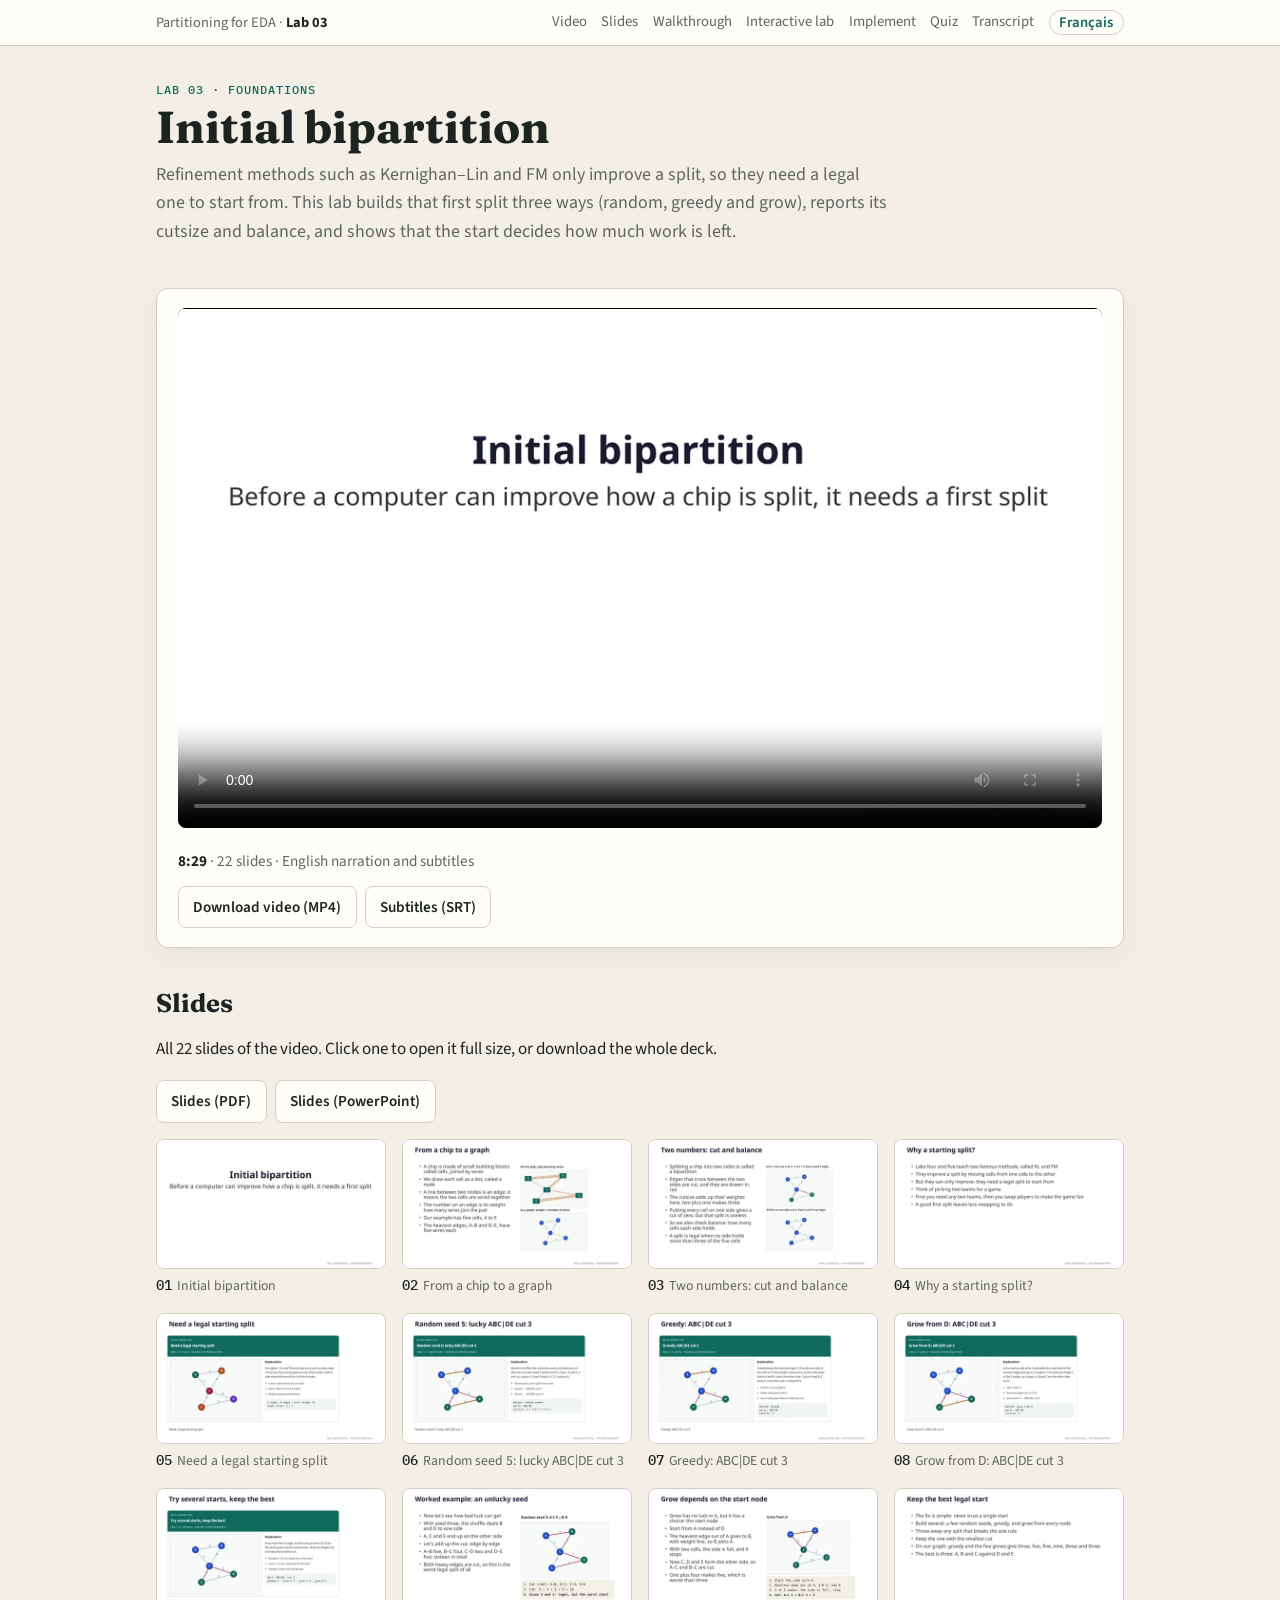
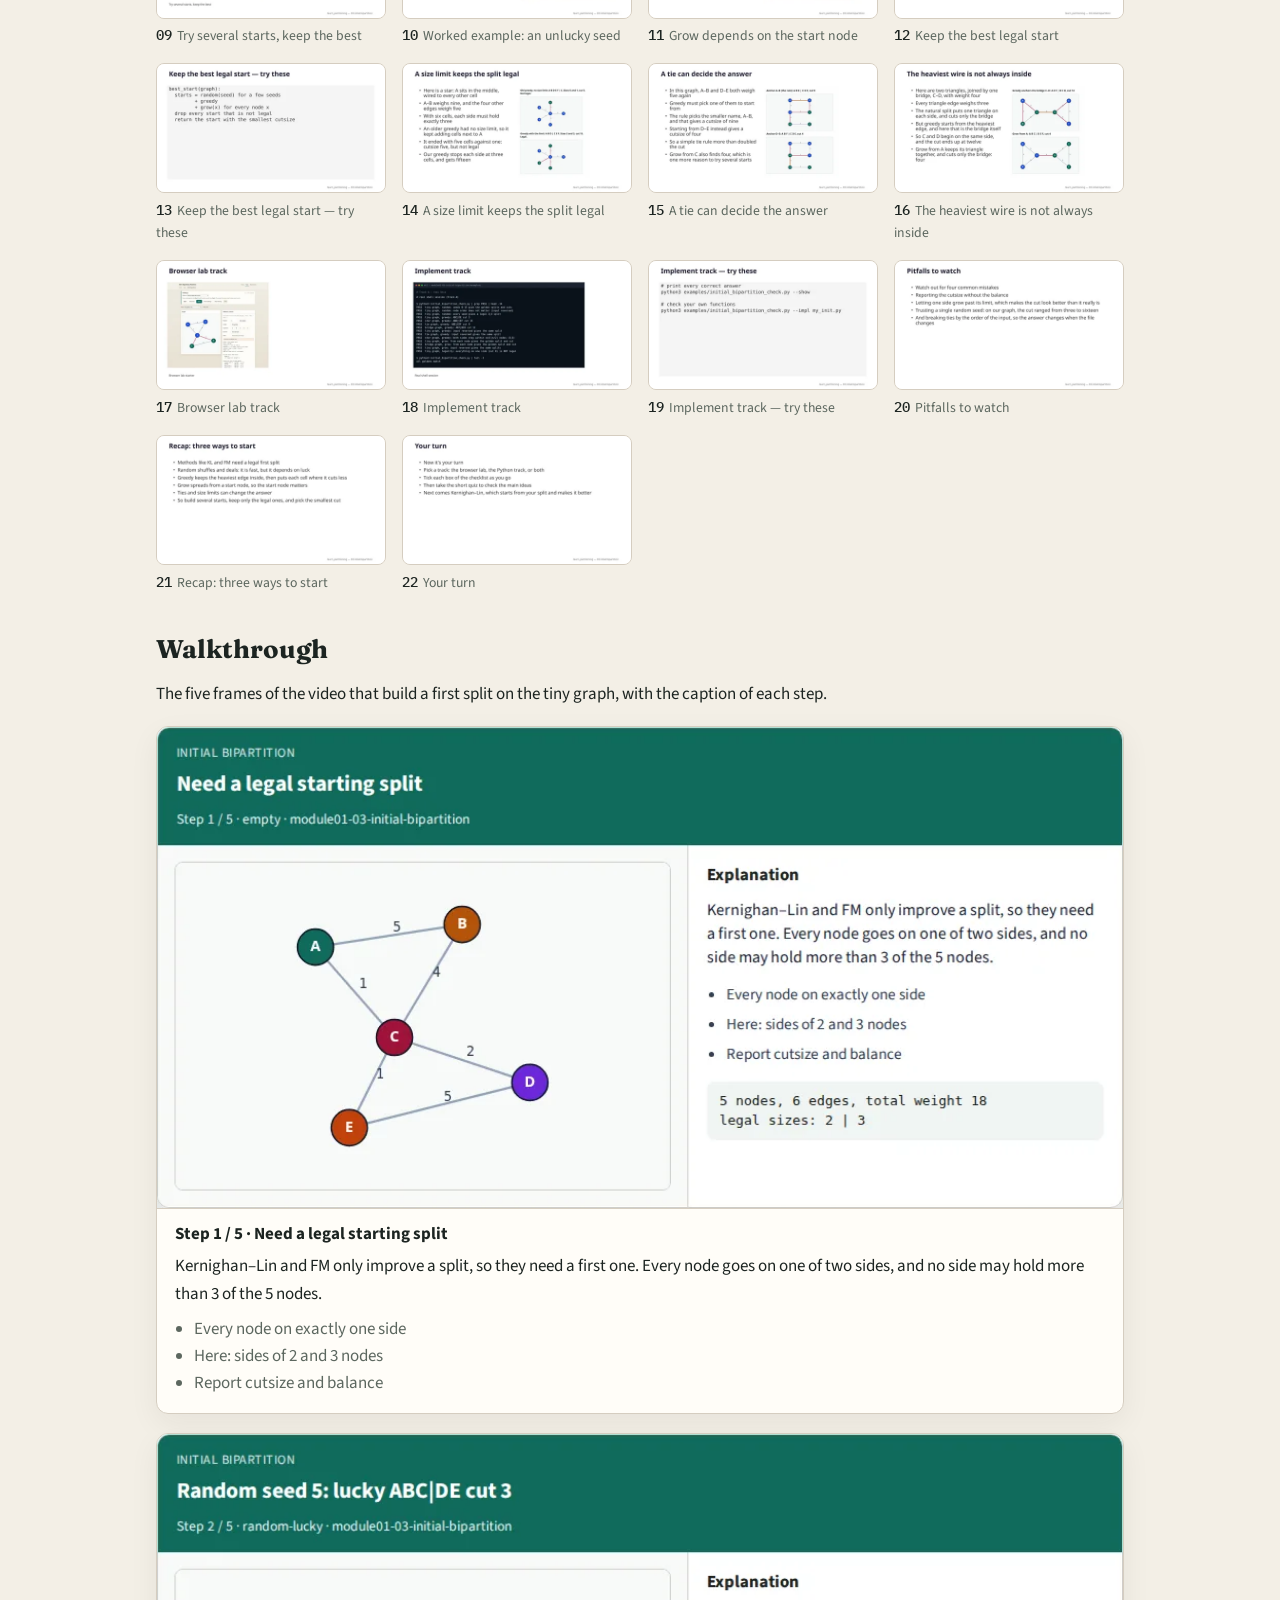
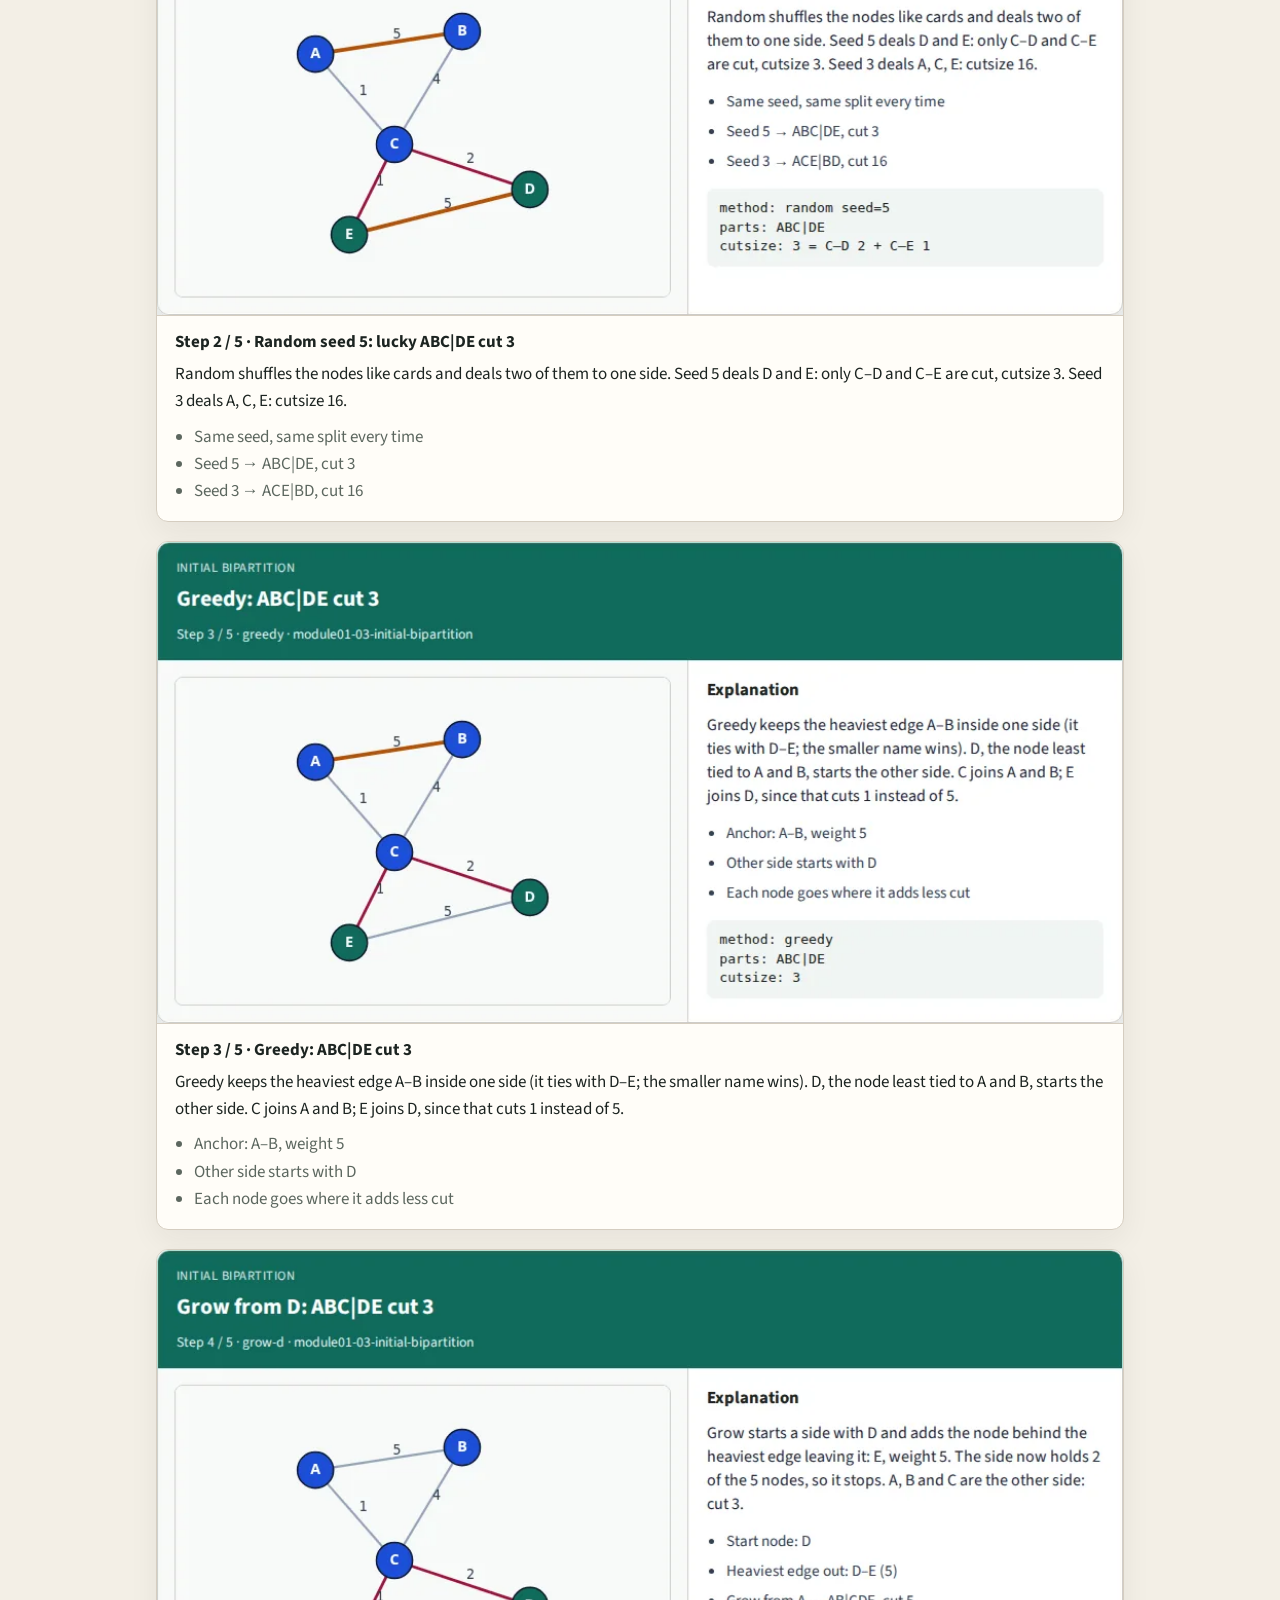
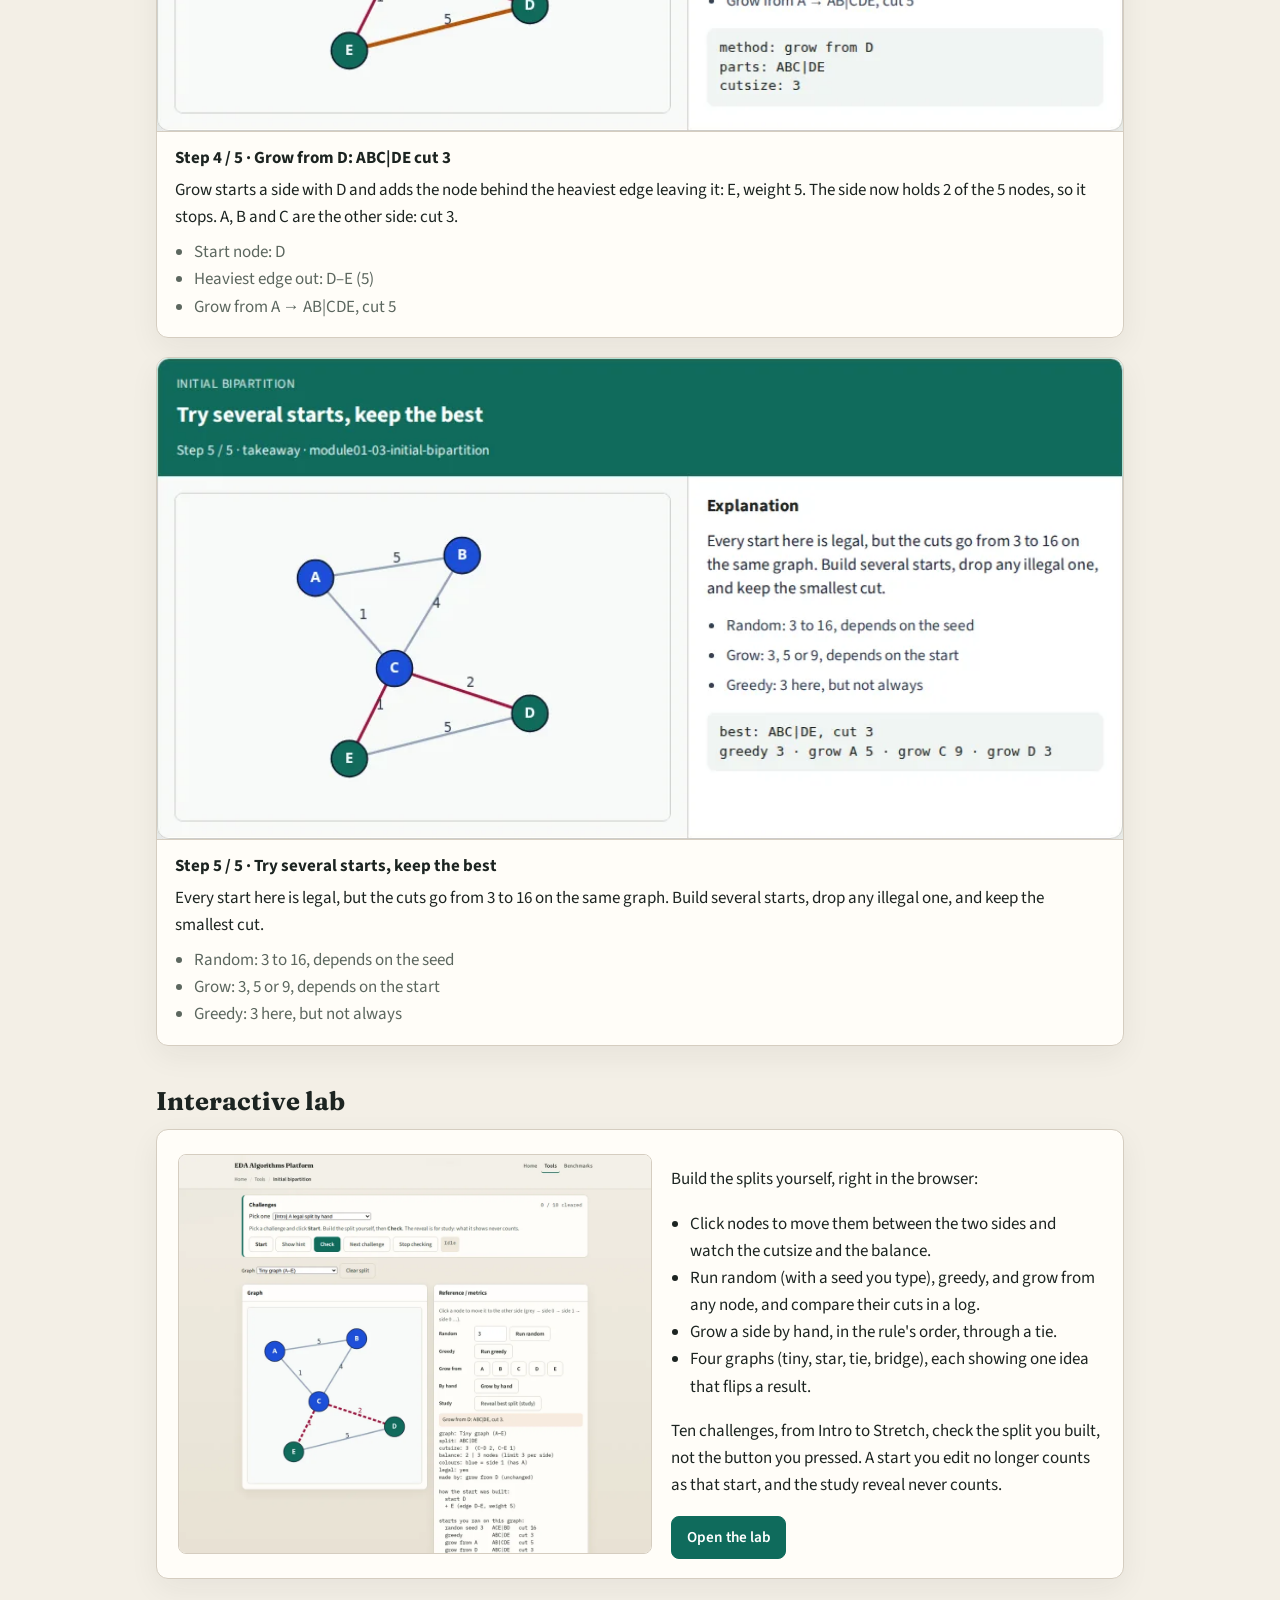
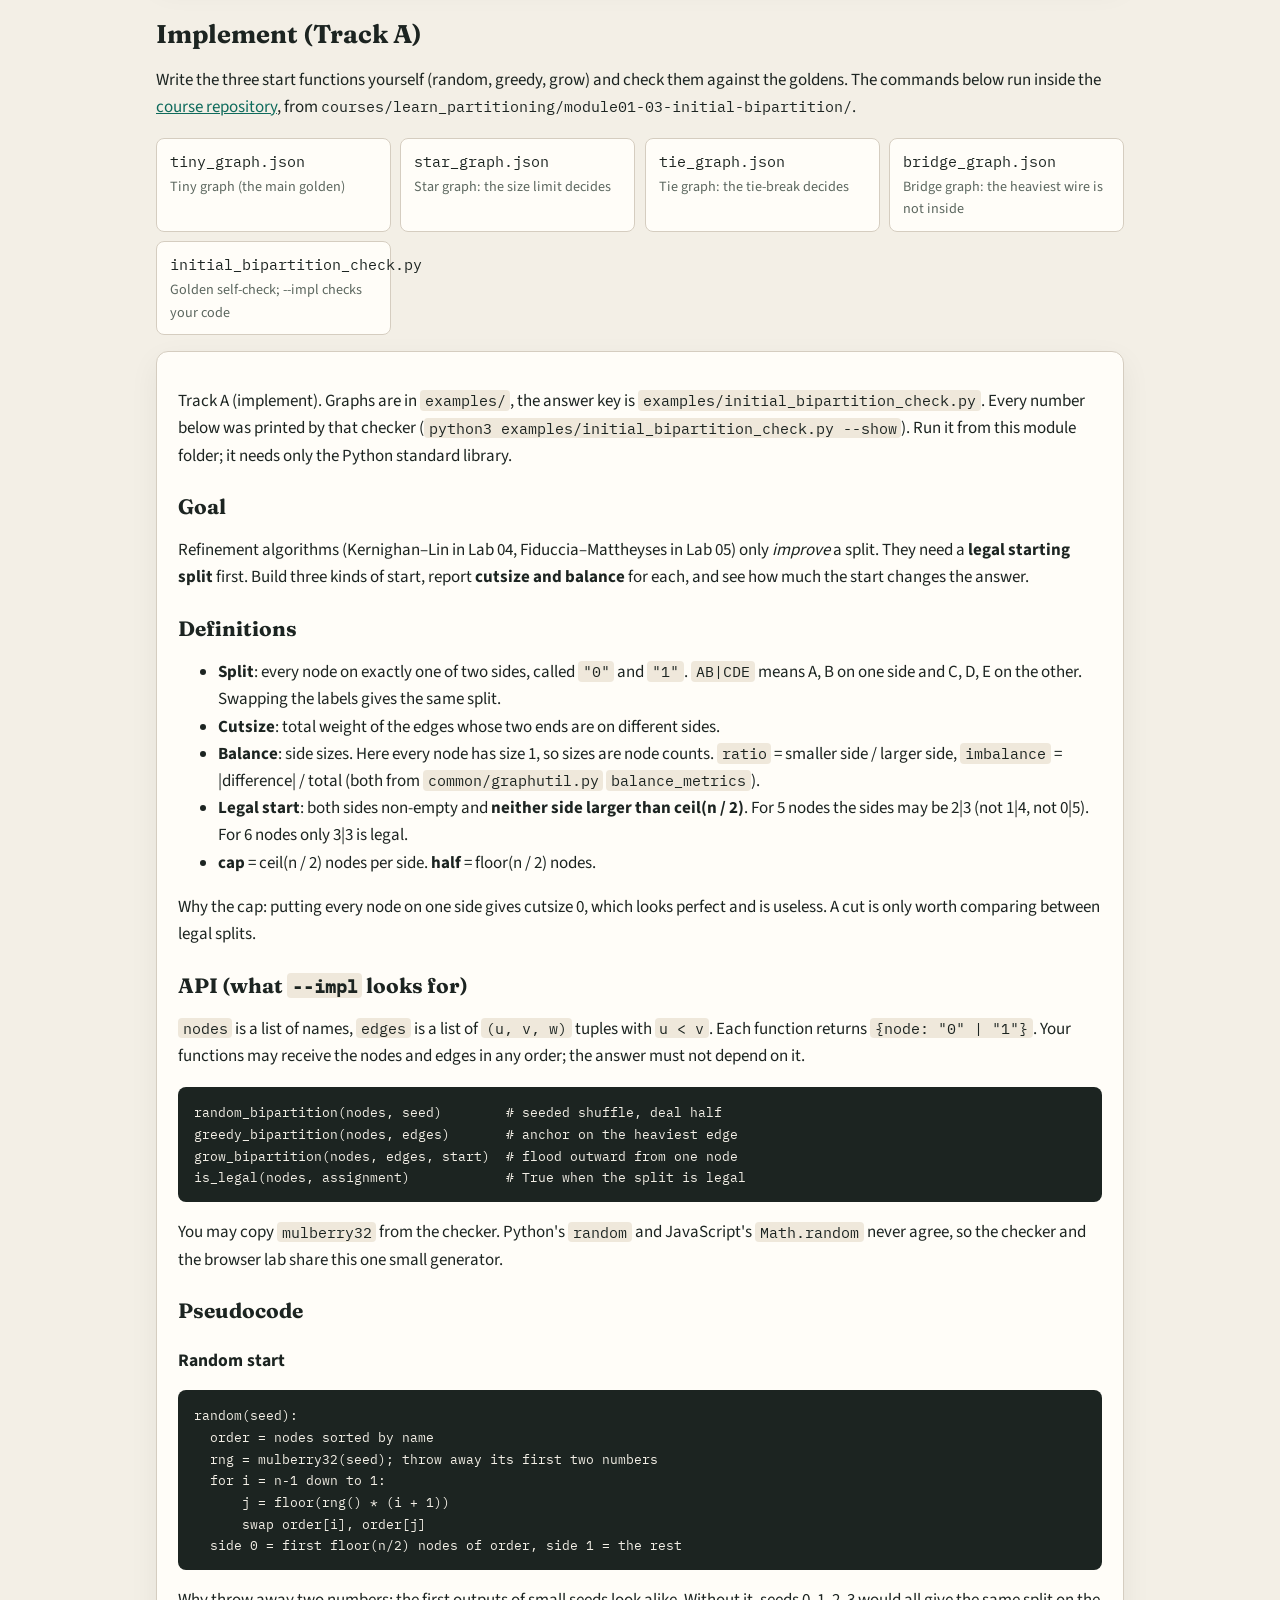
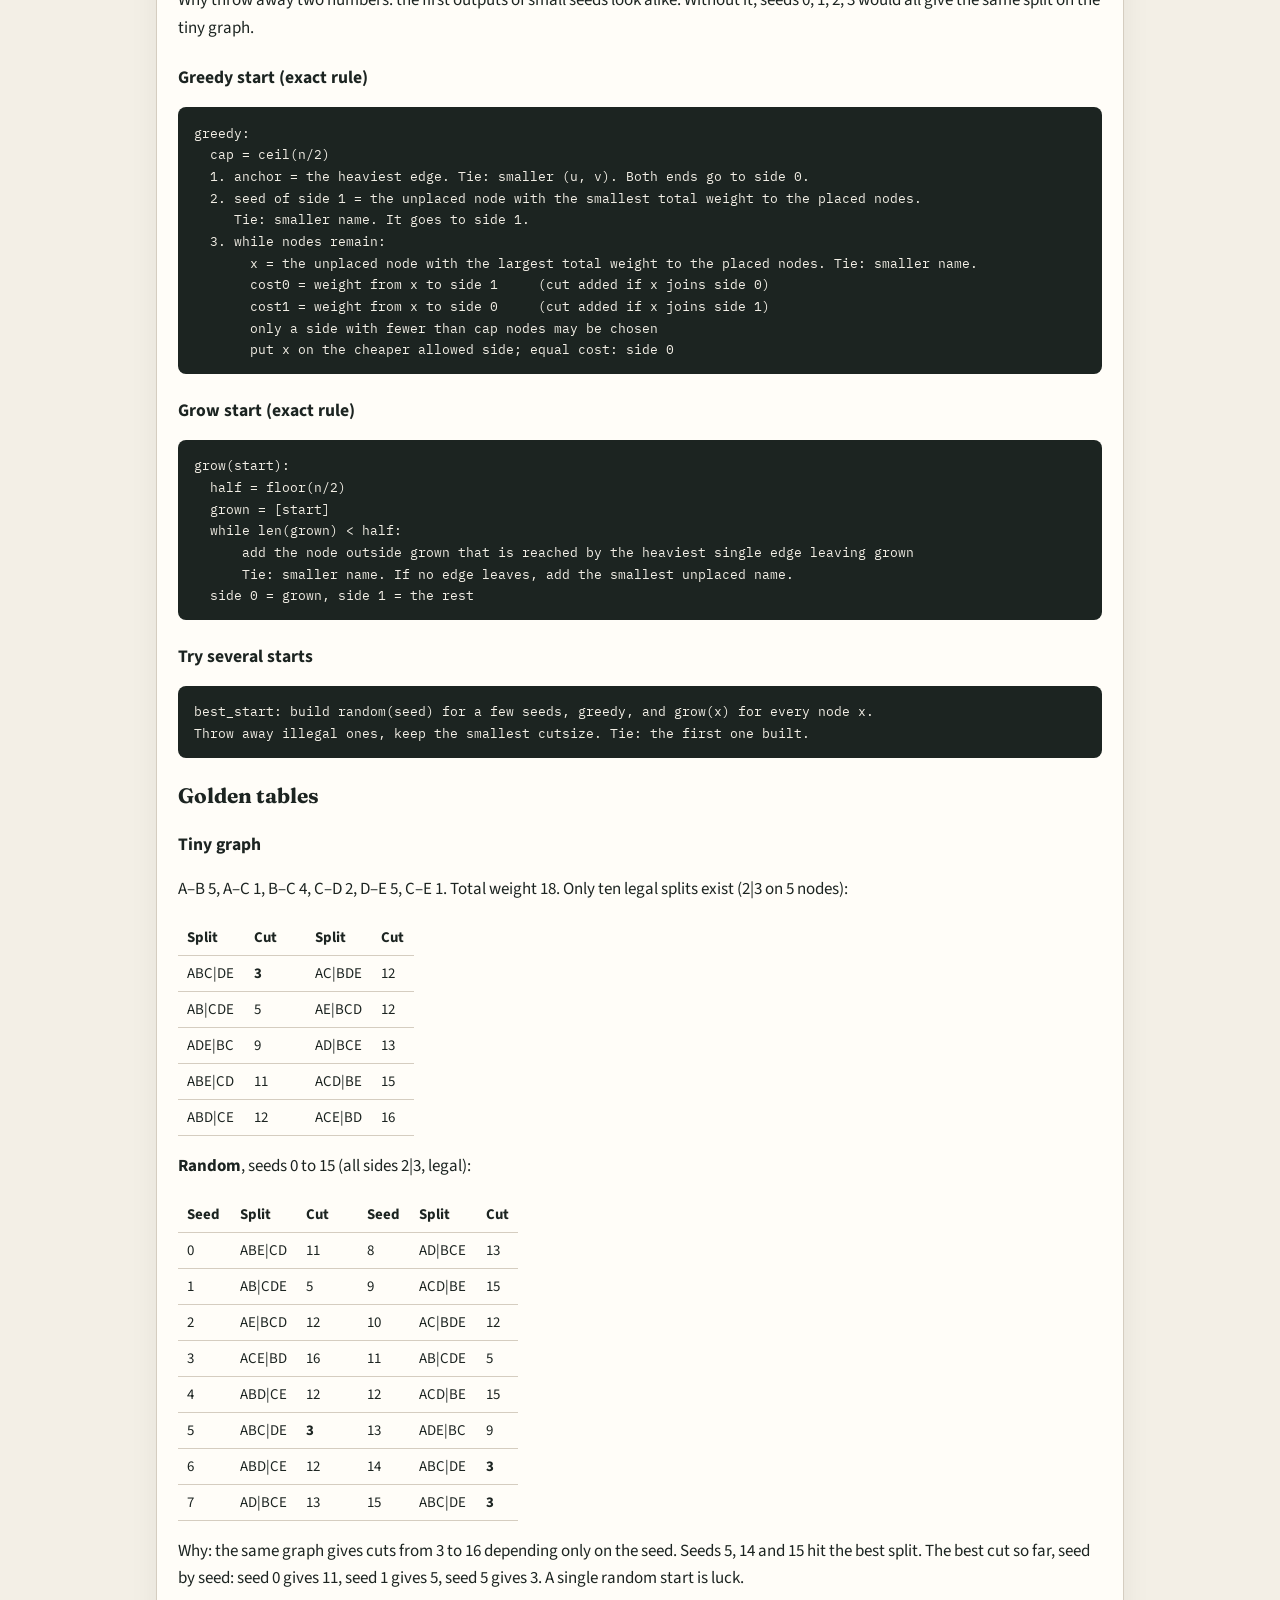
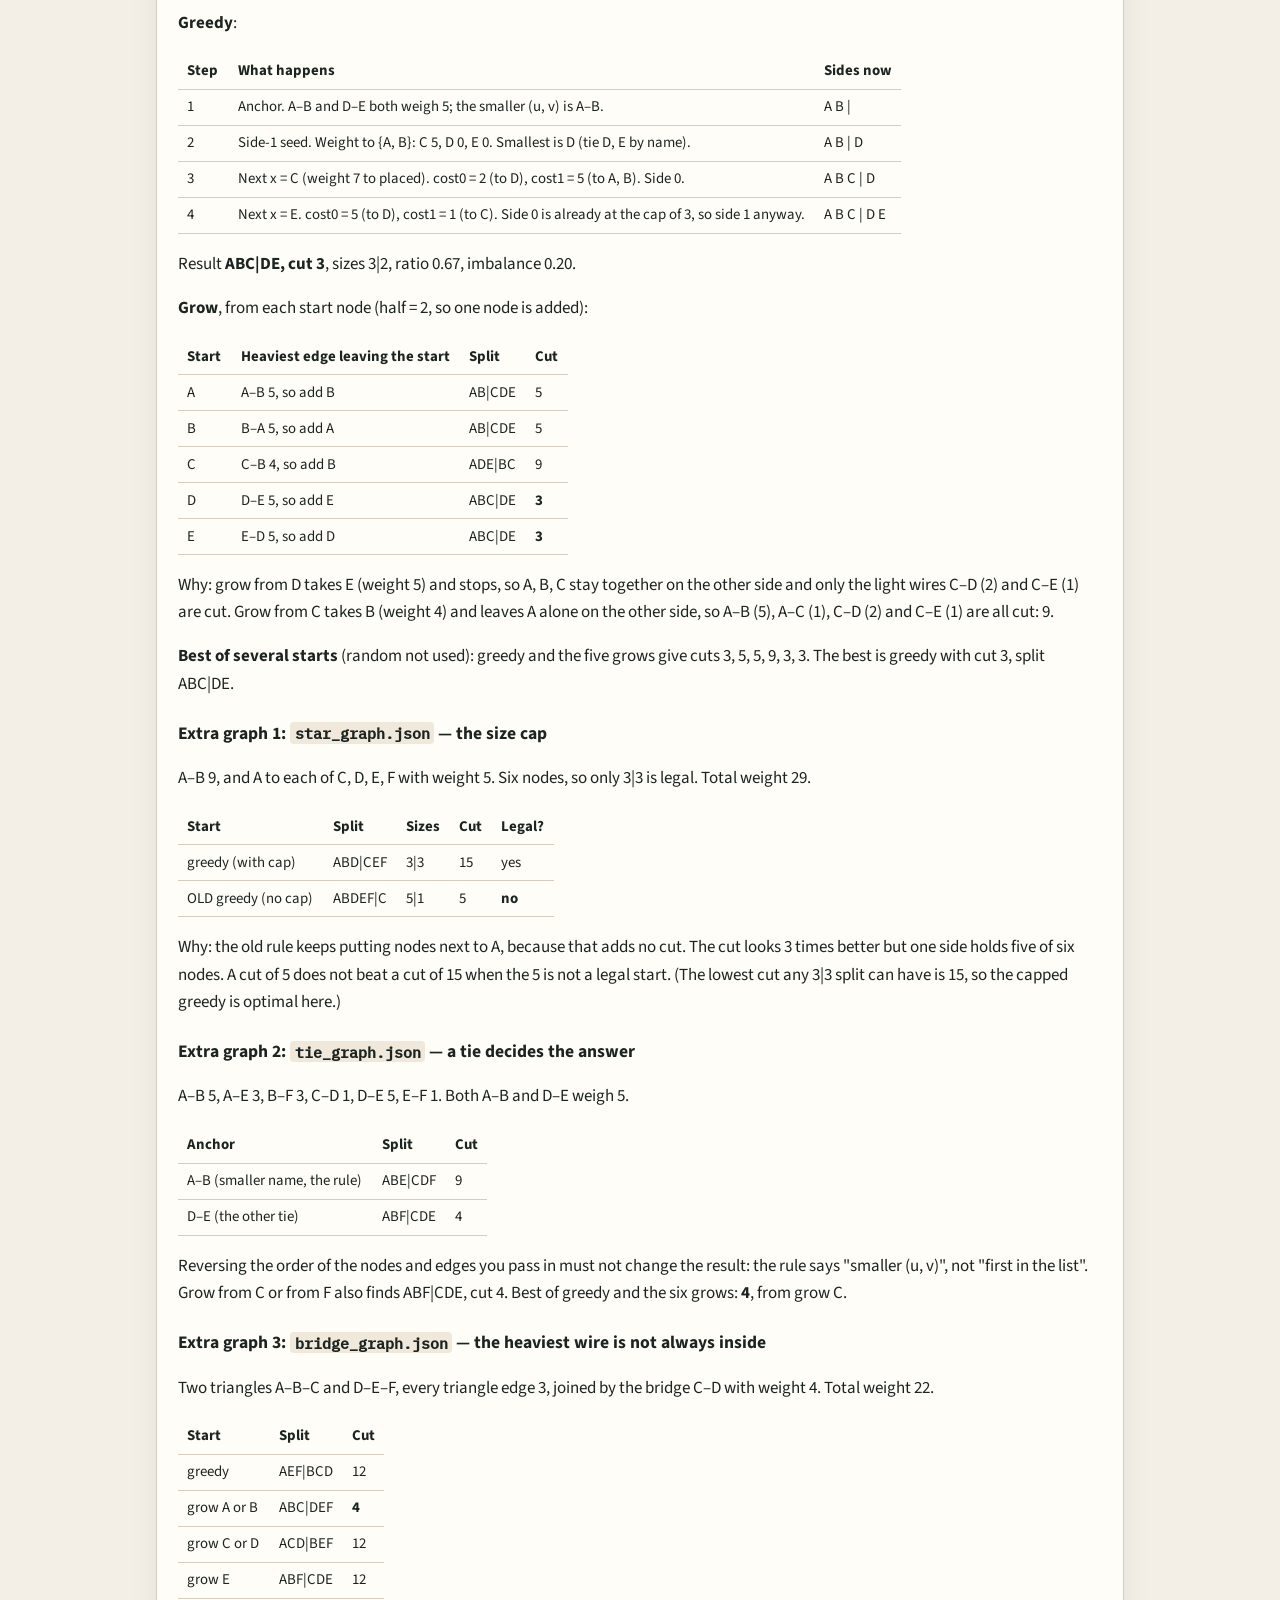
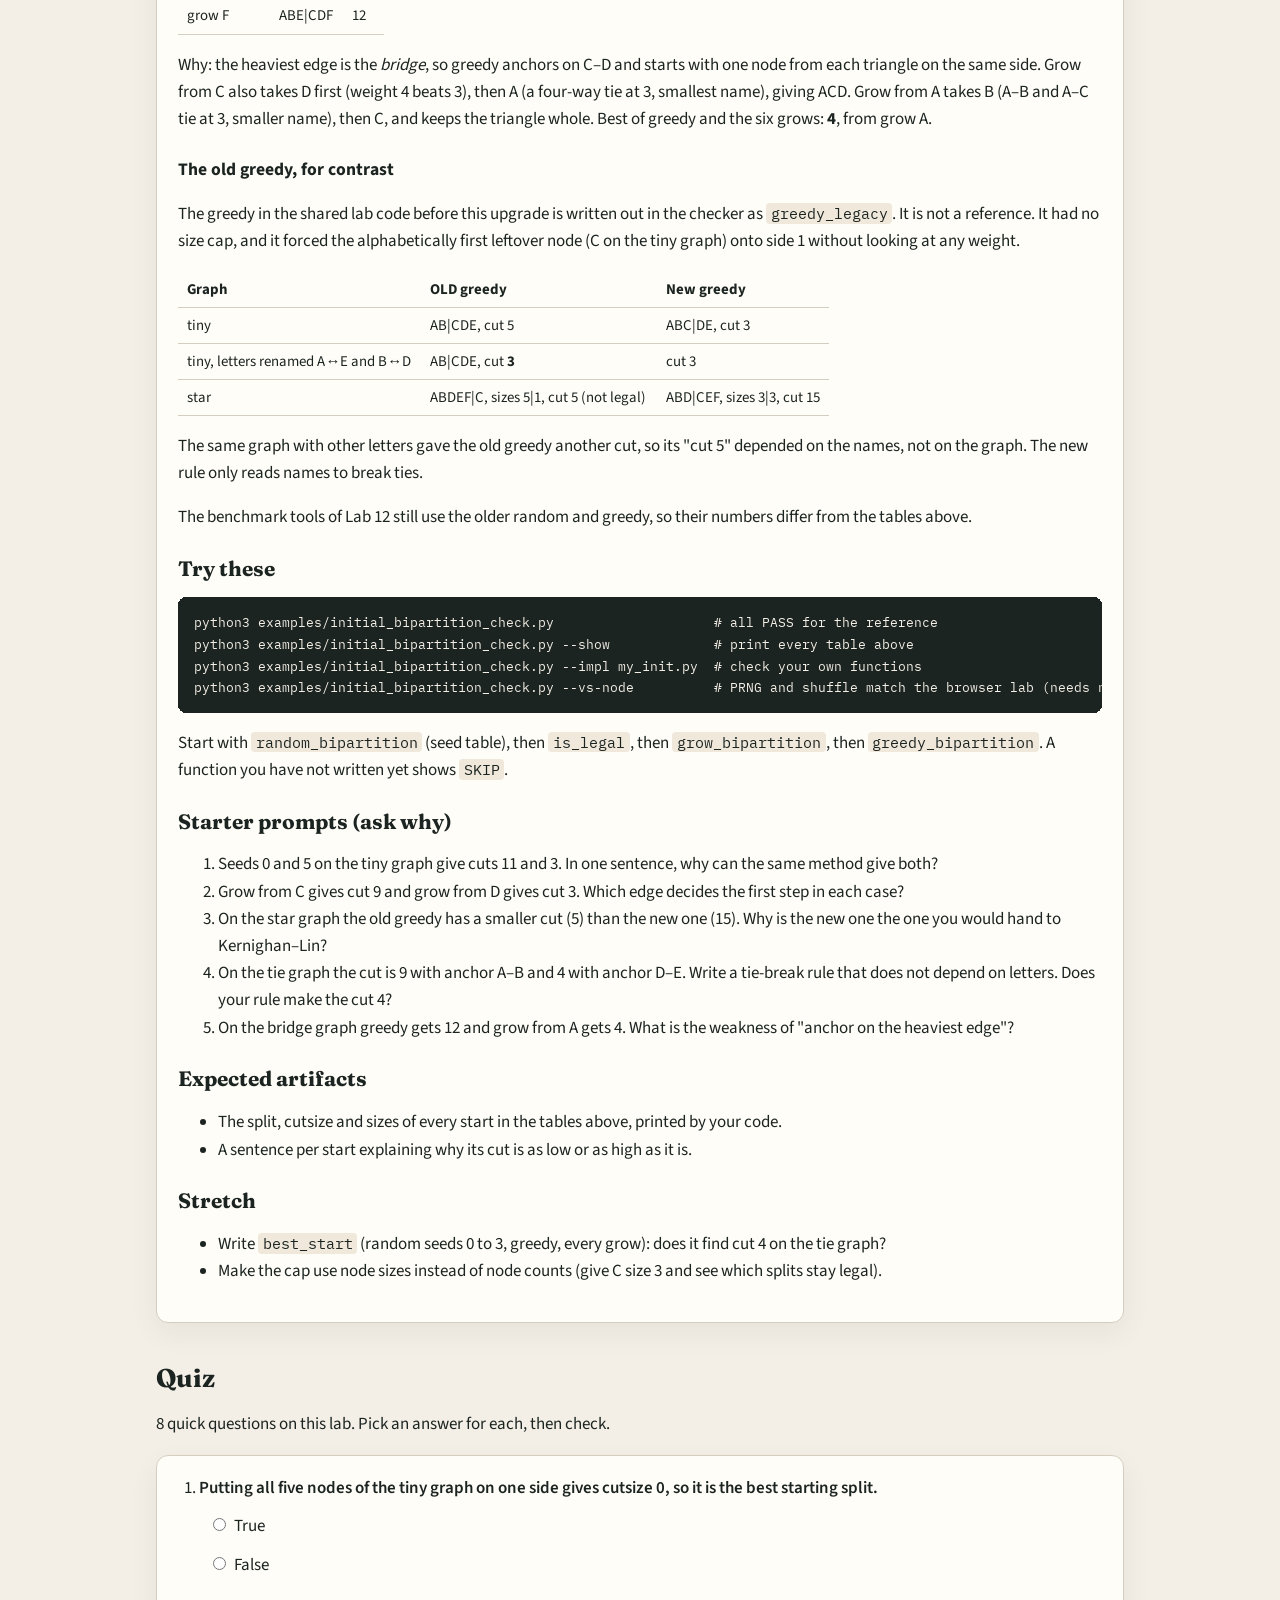
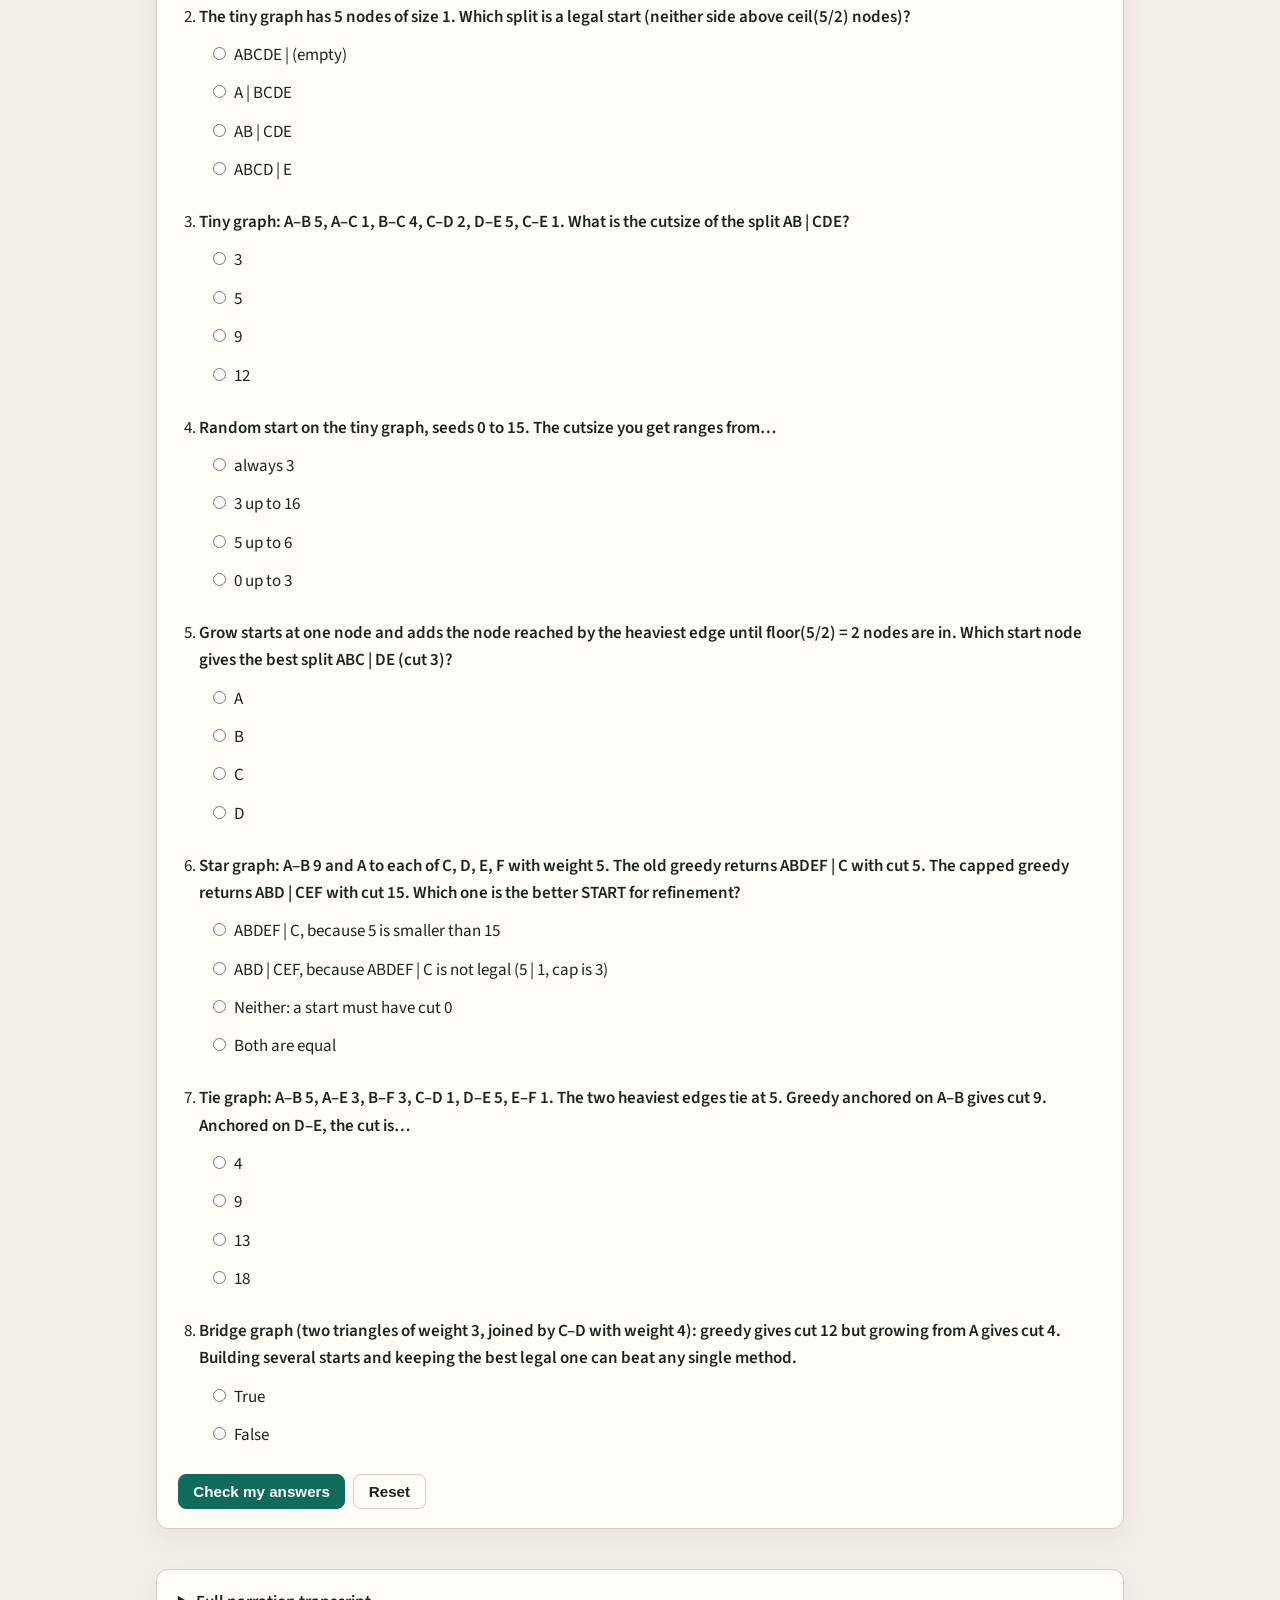
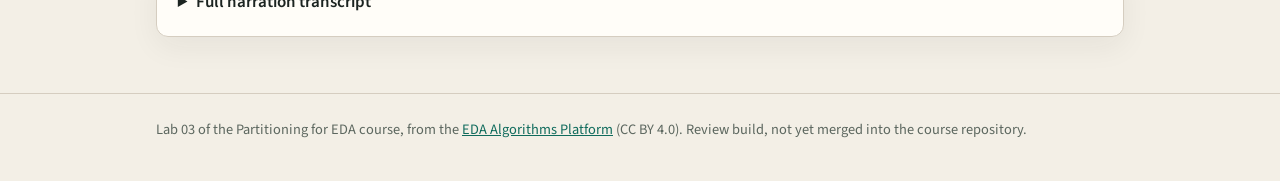
==== docs/index.html @ 0a287088 "Partitioning Lab 03: initial bipartition (EN + FR)" ====
<!DOCTYPE html>
<html lang="en">
<head>
  <meta charset="utf-8">
  <meta name="viewport" content="width=device-width, initial-scale=1">
  <title>Lab 03 — Initial bipartition · Partitioning for EDA</title>
  <meta name="description" content="Lab 03 of the Partitioning for EDA course: build a legal starting split with random, greedy and grow, with narrated video, slides, an interactive browser lab and a quiz.">
  <link rel="alternate" hreflang="fr" href="fr/index.html">
  <link rel="preload" href="fonts/source-sans-3-latin-400-normal.woff2" as="font" type="font/woff2" crossorigin>
  <link rel="stylesheet" href="page.css">
</head>
<body>
  <header class="top">
    <div class="wrap">
      <span class="crumb">Partitioning for EDA · <strong>Lab 03</strong></span>
      <nav class="toc" aria-label="On this page">
        <a href="#video">Video</a>
        <a href="#slides">Slides</a>
        <a href="#walkthrough">Walkthrough</a>
        <a href="#lab">Interactive lab</a>
        <a href="#implement">Implement</a>
        <a href="#quiz">Quiz</a>
        <a href="#transcript">Transcript</a>
        <a class="lang-switch" href="fr/index.html" hreflang="fr" lang="fr" title="Lire cette page en français">Français</a>
      </nav>
    </div>
  </header>

  <main class="wrap">
    <div class="hero">
      <p class="eyebrow">Lab 03 · Foundations</p>
      <h1>Initial bipartition</h1>
      <p class="lead">Refinement methods such as Kernighan–Lin and FM only improve a split, so they need a legal one to start from. This lab builds that first split three ways (random, greedy and grow), reports its cutsize and balance, and shows that the start decides how much work is left.</p>
    </div>

    <section id="video">
      <div class="card video-card">
        <video controls preload="metadata" poster="slides/poster.webp"><source src="video.mp4" type="video/mp4"><track kind="subtitles" src="subs.vtt" srclang="en" label="English" default>Your browser does not support the video tag.</video>
        <p class="meta"><strong>8:29</strong> · 22 slides · English narration and subtitles</p>
        <div class="btns"><a class="btn" href="video.mp4" download>Download video (MP4)</a><a class="btn" href="subs.srt" download>Subtitles (SRT)</a></div>
      </div>
    </section>

    <section id="slides">
      <h2>Slides</h2>
      <p>All 22 slides of the video. Click one to open it full size, or download the whole deck.</p>
      <div class="btns" style="margin-bottom:1rem">
        <a class="btn" href="slides.pdf">Slides (PDF)</a>
        <a class="btn" href="slides.pptx" download>Slides (PowerPoint)</a>
      </div>
      <div class="slides">
        <figure><a href="slides/01.png"><img src="slides/thumb/01.webp" loading="lazy" width="480" height="270" alt="Slide 1: Initial bipartition"></a><figcaption><b>01</b>Initial bipartition</figcaption></figure>
<figure><a href="slides/02.png"><img src="slides/thumb/02.webp" loading="lazy" width="480" height="270" alt="Slide 2: From a chip to a graph"></a><figcaption><b>02</b>From a chip to a graph</figcaption></figure>
<figure><a href="slides/03.png"><img src="slides/thumb/03.webp" loading="lazy" width="480" height="270" alt="Slide 3: Two numbers: cut and balance"></a><figcaption><b>03</b>Two numbers: cut and balance</figcaption></figure>
<figure><a href="slides/04.png"><img src="slides/thumb/04.webp" loading="lazy" width="480" height="270" alt="Slide 4: Why a starting split?"></a><figcaption><b>04</b>Why a starting split?</figcaption></figure>
<figure><a href="slides/05.png"><img src="slides/thumb/05.webp" loading="lazy" width="480" height="270" alt="Slide 5: Need a legal starting split"></a><figcaption><b>05</b>Need a legal starting split</figcaption></figure>
<figure><a href="slides/06.png"><img src="slides/thumb/06.webp" loading="lazy" width="480" height="270" alt="Slide 6: Random seed 5: lucky ABC|DE cut 3"></a><figcaption><b>06</b>Random seed 5: lucky ABC|DE cut 3</figcaption></figure>
<figure><a href="slides/07.png"><img src="slides/thumb/07.webp" loading="lazy" width="480" height="270" alt="Slide 7: Greedy: ABC|DE cut 3"></a><figcaption><b>07</b>Greedy: ABC|DE cut 3</figcaption></figure>
<figure><a href="slides/08.png"><img src="slides/thumb/08.webp" loading="lazy" width="480" height="270" alt="Slide 8: Grow from D: ABC|DE cut 3"></a><figcaption><b>08</b>Grow from D: ABC|DE cut 3</figcaption></figure>
<figure><a href="slides/09.png"><img src="slides/thumb/09.webp" loading="lazy" width="480" height="270" alt="Slide 9: Try several starts, keep the best"></a><figcaption><b>09</b>Try several starts, keep the best</figcaption></figure>
<figure><a href="slides/10.png"><img src="slides/thumb/10.webp" loading="lazy" width="480" height="270" alt="Slide 10: Worked example: an unlucky seed"></a><figcaption><b>10</b>Worked example: an unlucky seed</figcaption></figure>
<figure><a href="slides/11.png"><img src="slides/thumb/11.webp" loading="lazy" width="480" height="270" alt="Slide 11: Grow depends on the start node"></a><figcaption><b>11</b>Grow depends on the start node</figcaption></figure>
<figure><a href="slides/12.png"><img src="slides/thumb/12.webp" loading="lazy" width="480" height="270" alt="Slide 12: Keep the best legal start"></a><figcaption><b>12</b>Keep the best legal start</figcaption></figure>
<figure><a href="slides/13.png"><img src="slides/thumb/13.webp" loading="lazy" width="480" height="270" alt="Slide 13: Keep the best legal start — try these"></a><figcaption><b>13</b>Keep the best legal start — try these</figcaption></figure>
<figure><a href="slides/14.png"><img src="slides/thumb/14.webp" loading="lazy" width="480" height="270" alt="Slide 14: A size limit keeps the split legal"></a><figcaption><b>14</b>A size limit keeps the split legal</figcaption></figure>
<figure><a href="slides/15.png"><img src="slides/thumb/15.webp" loading="lazy" width="480" height="270" alt="Slide 15: A tie can decide the answer"></a><figcaption><b>15</b>A tie can decide the answer</figcaption></figure>
<figure><a href="slides/16.png"><img src="slides/thumb/16.webp" loading="lazy" width="480" height="270" alt="Slide 16: The heaviest wire is not always inside"></a><figcaption><b>16</b>The heaviest wire is not always inside</figcaption></figure>
<figure><a href="slides/17.png"><img src="slides/thumb/17.webp" loading="lazy" width="480" height="270" alt="Slide 17: Browser lab track"></a><figcaption><b>17</b>Browser lab track</figcaption></figure>
<figure><a href="slides/18.png"><img src="slides/thumb/18.webp" loading="lazy" width="480" height="270" alt="Slide 18: Implement track"></a><figcaption><b>18</b>Implement track</figcaption></figure>
<figure><a href="slides/19.png"><img src="slides/thumb/19.webp" loading="lazy" width="480" height="270" alt="Slide 19: Implement track — try these"></a><figcaption><b>19</b>Implement track — try these</figcaption></figure>
<figure><a href="slides/20.png"><img src="slides/thumb/20.webp" loading="lazy" width="480" height="270" alt="Slide 20: Pitfalls to watch"></a><figcaption><b>20</b>Pitfalls to watch</figcaption></figure>
<figure><a href="slides/21.png"><img src="slides/thumb/21.webp" loading="lazy" width="480" height="270" alt="Slide 21: Recap: three ways to start"></a><figcaption><b>21</b>Recap: three ways to start</figcaption></figure>
<figure><a href="slides/22.png"><img src="slides/thumb/22.webp" loading="lazy" width="480" height="270" alt="Slide 22: Your turn"></a><figcaption><b>22</b>Your turn</figcaption></figure>
      </div>
    </section>

    <section id="walkthrough">
      <h2>Walkthrough</h2>
      <p>The five frames of the video that build a first split on the tiny graph, with the caption of each step.</p>
      <div class="walk">
        <figure class="walk-step"><a href="img/steps/01-empty.png"><img src="img/steps/01-empty.webp" loading="lazy" width="940" height="468" alt="Step 1 / 5: Need a legal starting split"></a><figcaption><b>Step 1 / 5 · Need a legal starting split</b><span>Kernighan–Lin and FM only improve a split, so they need a first one. Every node goes on one of two sides, and no side may hold more than 3 of the 5 nodes.</span><ul><li>Every node on exactly one side</li><li>Here: sides of 2 and 3 nodes</li><li>Report cutsize and balance</li></ul></figcaption></figure>
<figure class="walk-step"><a href="img/steps/02-random-lucky.png"><img src="img/steps/02-random-lucky.webp" loading="lazy" width="940" height="468" alt="Step 2 / 5: Random seed 5: lucky ABC|DE cut 3"></a><figcaption><b>Step 2 / 5 · Random seed 5: lucky ABC|DE cut 3</b><span>Random shuffles the nodes like cards and deals two of them to one side. Seed 5 deals D and E: only C–D and C–E are cut, cutsize 3. Seed 3 deals A, C, E: cutsize 16.</span><ul><li>Same seed, same split every time</li><li>Seed 5 → ABC|DE, cut 3</li><li>Seed 3 → ACE|BD, cut 16</li></ul></figcaption></figure>
<figure class="walk-step"><a href="img/steps/03-greedy.png"><img src="img/steps/03-greedy.webp" loading="lazy" width="940" height="468" alt="Step 3 / 5: Greedy: ABC|DE cut 3"></a><figcaption><b>Step 3 / 5 · Greedy: ABC|DE cut 3</b><span>Greedy keeps the heaviest edge A–B inside one side (it ties with D–E; the smaller name wins). D, the node least tied to A and B, starts the other side. C joins A and B; E joins D, since that cuts 1 instead of 5.</span><ul><li>Anchor: A–B, weight 5</li><li>Other side starts with D</li><li>Each node goes where it adds less cut</li></ul></figcaption></figure>
<figure class="walk-step"><a href="img/steps/04-grow-d.png"><img src="img/steps/04-grow-d.webp" loading="lazy" width="940" height="468" alt="Step 4 / 5: Grow from D: ABC|DE cut 3"></a><figcaption><b>Step 4 / 5 · Grow from D: ABC|DE cut 3</b><span>Grow starts a side with D and adds the node behind the heaviest edge leaving it: E, weight 5. The side now holds 2 of the 5 nodes, so it stops. A, B and C are the other side: cut 3.</span><ul><li>Start node: D</li><li>Heaviest edge out: D–E (5)</li><li>Grow from A → AB|CDE, cut 5</li></ul></figcaption></figure>
<figure class="walk-step"><a href="img/steps/05-takeaway.png"><img src="img/steps/05-takeaway.webp" loading="lazy" width="940" height="468" alt="Step 5 / 5: Try several starts, keep the best"></a><figcaption><b>Step 5 / 5 · Try several starts, keep the best</b><span>Every start here is legal, but the cuts go from 3 to 16 on the same graph. Build several starts, drop any illegal one, and keep the smallest cut.</span><ul><li>Random: 3 to 16, depends on the seed</li><li>Grow: 3, 5 or 9, depends on the start</li><li>Greedy: 3 here, but not always</li></ul></figcaption></figure>
      </div>
    </section>

    <section id="lab">
      <h2>Interactive lab</h2>
      <div class="card lab-grid">
        <a href="tools/initial-bipartition/index.html"><img src="img/lab-starter.webp" loading="lazy" alt="The initial bipartition browser lab: a graph on the left, the split, its cutsize and the log of every start on the right"></a>
        <div>
          <p>Build the splits yourself, right in the browser:</p>
          <ul>
            <li>Click nodes to move them between the two sides and watch the cutsize and the balance.</li>
<li>Run random (with a seed you type), greedy, and grow from any node, and compare their cuts in a log.</li>
<li>Grow a side by hand, in the rule&#x27;s order, through a tie.</li>
<li>Four graphs (tiny, star, tie, bridge), each showing one idea that flips a result.</li>
          </ul>
          <p>Ten challenges, from Intro to Stretch, check the split you built, not the button you pressed. A start you edit no longer counts as that start, and the study reveal never counts.</p>
          <div class="btns"><a class="btn primary" href="tools/initial-bipartition/index.html">Open the lab</a></div>
        </div>
      </div>
    </section>

    <section id="implement">
      <h2>Implement (Track A)</h2>
      <p>Write the three start functions yourself (random, greedy, grow) and check them against the goldens. The commands below run inside the <a href="https://github.com/yongfu-li/eda-learning">course repository</a>, from <code>courses/learn_partitioning/module01-03-initial-bipartition/</code>.</p>
      <div class="files">
        <a href="examples/tiny_graph.json" download><code>tiny_graph.json</code><small>Tiny graph (the main golden)</small></a>
<a href="examples/star_graph.json" download><code>star_graph.json</code><small>Star graph: the size limit decides</small></a>
<a href="examples/tie_graph.json" download><code>tie_graph.json</code><small>Tie graph: the tie-break decides</small></a>
<a href="examples/bridge_graph.json" download><code>bridge_graph.json</code><small>Bridge graph: the heaviest wire is not inside</small></a>
<a href="examples/initial_bipartition_check.py" download><code>initial_bipartition_check.py</code><small>Golden self-check; --impl checks your code</small></a>
      </div>
      <div class="card md">
        <h1>Examples — Initial bipartition</h1>
<p>Track A (implement). Graphs are in <code>examples/</code>, the answer key is <code>examples/initial_bipartition_check.py</code>.
Every number below was printed by that checker (<code>python3 examples/initial_bipartition_check.py --show</code>).
Run it from this module folder; it needs only the Python standard library.</p>
<h2>Goal</h2>
<p>Refinement algorithms (Kernighan–Lin in Lab 04, Fiduccia–Mattheyses in Lab 05) only <em>improve</em> a split. They need a
<strong>legal starting split</strong> first. Build three kinds of start, report <strong>cutsize and balance</strong> for each, and see how much
the start changes the answer.</p>
<h2>Definitions</h2>
<ul>
<li><strong>Split</strong>: every node on exactly one of two sides, called <code>"0"</code> and <code>"1"</code>. <code>AB|CDE</code> means A, B on one side and
  C, D, E on the other. Swapping the labels gives the same split.</li>
<li><strong>Cutsize</strong>: total weight of the edges whose two ends are on different sides.</li>
<li><strong>Balance</strong>: side sizes. Here every node has size 1, so sizes are node counts. <code>ratio</code> = smaller side / larger side,
  <code>imbalance</code> = |difference| / total (both from <code>common/graphutil.py</code> <code>balance_metrics</code>).</li>
<li><strong>Legal start</strong>: both sides non-empty and <strong>neither side larger than ceil(n / 2)</strong>. For 5 nodes the sides may be
  2|3 (not 1|4, not 0|5). For 6 nodes only 3|3 is legal.</li>
<li><strong>cap</strong> = ceil(n / 2) nodes per side. <strong>half</strong> = floor(n / 2) nodes.</li>
</ul>
<p>Why the cap: putting every node on one side gives cutsize 0, which looks perfect and is useless. A cut is only
worth comparing between legal splits.</p>
<h2>API (what <code>--impl</code> looks for)</h2>
<p><code>nodes</code> is a list of names, <code>edges</code> is a list of <code>(u, v, w)</code> tuples with <code>u &lt; v</code>. Each function returns
<code>{node: "0" | "1"}</code>. Your functions may receive the nodes and edges in any order; the answer must not depend on it.</p>
<pre><code class="language-python">random_bipartition(nodes, seed)        # seeded shuffle, deal half
greedy_bipartition(nodes, edges)       # anchor on the heaviest edge
grow_bipartition(nodes, edges, start)  # flood outward from one node
is_legal(nodes, assignment)            # True when the split is legal
</code></pre>
<p>You may copy <code>mulberry32</code> from the checker. Python's <code>random</code> and JavaScript's <code>Math.random</code> never agree, so the
checker and the browser lab share this one small generator.</p>
<h2>Pseudocode</h2>
<h3>Random start</h3>
<pre><code class="language-text">random(seed):
  order = nodes sorted by name
  rng = mulberry32(seed); throw away its first two numbers
  for i = n-1 down to 1:
      j = floor(rng() * (i + 1))
      swap order[i], order[j]
  side 0 = first floor(n/2) nodes of order, side 1 = the rest
</code></pre>
<p>Why throw away two numbers: the first outputs of small seeds look alike. Without it, seeds 0, 1, 2, 3 would all give
the same split on the tiny graph.</p>
<h3>Greedy start (exact rule)</h3>
<pre><code class="language-text">greedy:
  cap = ceil(n/2)
  1. anchor = the heaviest edge. Tie: smaller (u, v). Both ends go to side 0.
  2. seed of side 1 = the unplaced node with the smallest total weight to the placed nodes.
     Tie: smaller name. It goes to side 1.
  3. while nodes remain:
       x = the unplaced node with the largest total weight to the placed nodes. Tie: smaller name.
       cost0 = weight from x to side 1     (cut added if x joins side 0)
       cost1 = weight from x to side 0     (cut added if x joins side 1)
       only a side with fewer than cap nodes may be chosen
       put x on the cheaper allowed side; equal cost: side 0
</code></pre>
<h3>Grow start (exact rule)</h3>
<pre><code class="language-text">grow(start):
  half = floor(n/2)
  grown = [start]
  while len(grown) &lt; half:
      add the node outside grown that is reached by the heaviest single edge leaving grown
      Tie: smaller name. If no edge leaves, add the smallest unplaced name.
  side 0 = grown, side 1 = the rest
</code></pre>
<h3>Try several starts</h3>
<pre><code class="language-text">best_start: build random(seed) for a few seeds, greedy, and grow(x) for every node x.
Throw away illegal ones, keep the smallest cutsize. Tie: the first one built.
</code></pre>
<h2>Golden tables</h2>
<h3>Tiny graph</h3>
<p>A–B 5, A–C 1, B–C 4, C–D 2, D–E 5, C–E 1. Total weight 18. Only ten legal splits exist (2|3 on 5 nodes):</p>
<table>
<thead>
<tr>
<th>Split</th>
<th>Cut</th>
<th></th>
<th>Split</th>
<th>Cut</th>
</tr>
</thead>
<tbody>
<tr>
<td>ABC|DE</td>
<td><strong>3</strong></td>
<td></td>
<td>AC|BDE</td>
<td>12</td>
</tr>
<tr>
<td>AB|CDE</td>
<td>5</td>
<td></td>
<td>AE|BCD</td>
<td>12</td>
</tr>
<tr>
<td>ADE|BC</td>
<td>9</td>
<td></td>
<td>AD|BCE</td>
<td>13</td>
</tr>
<tr>
<td>ABE|CD</td>
<td>11</td>
<td></td>
<td>ACD|BE</td>
<td>15</td>
</tr>
<tr>
<td>ABD|CE</td>
<td>12</td>
<td></td>
<td>ACE|BD</td>
<td>16</td>
</tr>
</tbody>
</table>
<p><strong>Random</strong>, seeds 0 to 15 (all sides 2|3, legal):</p>
<table>
<thead>
<tr>
<th>Seed</th>
<th>Split</th>
<th>Cut</th>
<th></th>
<th>Seed</th>
<th>Split</th>
<th>Cut</th>
</tr>
</thead>
<tbody>
<tr>
<td>0</td>
<td>ABE|CD</td>
<td>11</td>
<td></td>
<td>8</td>
<td>AD|BCE</td>
<td>13</td>
</tr>
<tr>
<td>1</td>
<td>AB|CDE</td>
<td>5</td>
<td></td>
<td>9</td>
<td>ACD|BE</td>
<td>15</td>
</tr>
<tr>
<td>2</td>
<td>AE|BCD</td>
<td>12</td>
<td></td>
<td>10</td>
<td>AC|BDE</td>
<td>12</td>
</tr>
<tr>
<td>3</td>
<td>ACE|BD</td>
<td>16</td>
<td></td>
<td>11</td>
<td>AB|CDE</td>
<td>5</td>
</tr>
<tr>
<td>4</td>
<td>ABD|CE</td>
<td>12</td>
<td></td>
<td>12</td>
<td>ACD|BE</td>
<td>15</td>
</tr>
<tr>
<td>5</td>
<td>ABC|DE</td>
<td><strong>3</strong></td>
<td></td>
<td>13</td>
<td>ADE|BC</td>
<td>9</td>
</tr>
<tr>
<td>6</td>
<td>ABD|CE</td>
<td>12</td>
<td></td>
<td>14</td>
<td>ABC|DE</td>
<td><strong>3</strong></td>
</tr>
<tr>
<td>7</td>
<td>AD|BCE</td>
<td>13</td>
<td></td>
<td>15</td>
<td>ABC|DE</td>
<td><strong>3</strong></td>
</tr>
</tbody>
</table>
<p>Why: the same graph gives cuts from 3 to 16 depending only on the seed. Seeds 5, 14 and 15 hit the best split. The
best cut so far, seed by seed: seed 0 gives 11, seed 1 gives 5, seed 5 gives 3. A single random start is luck.</p>
<p><strong>Greedy</strong>:</p>
<table>
<thead>
<tr>
<th>Step</th>
<th>What happens</th>
<th>Sides now</th>
</tr>
</thead>
<tbody>
<tr>
<td>1</td>
<td>Anchor. A–B and D–E both weigh 5; the smaller (u, v) is A–B.</td>
<td>A B |</td>
</tr>
<tr>
<td>2</td>
<td>Side-1 seed. Weight to {A, B}: C 5, D 0, E 0. Smallest is D (tie D, E by name).</td>
<td>A B | D</td>
</tr>
<tr>
<td>3</td>
<td>Next x = C (weight 7 to placed). cost0 = 2 (to D), cost1 = 5 (to A, B). Side 0.</td>
<td>A B C | D</td>
</tr>
<tr>
<td>4</td>
<td>Next x = E. cost0 = 5 (to D), cost1 = 1 (to C). Side 0 is already at the cap of 3, so side 1 anyway.</td>
<td>A B C | D E</td>
</tr>
</tbody>
</table>
<p>Result <strong>ABC|DE, cut 3</strong>, sizes 3|2, ratio 0.67, imbalance 0.20.</p>
<p><strong>Grow</strong>, from each start node (half = 2, so one node is added):</p>
<table>
<thead>
<tr>
<th>Start</th>
<th>Heaviest edge leaving the start</th>
<th>Split</th>
<th>Cut</th>
</tr>
</thead>
<tbody>
<tr>
<td>A</td>
<td>A–B 5, so add B</td>
<td>AB|CDE</td>
<td>5</td>
</tr>
<tr>
<td>B</td>
<td>B–A 5, so add A</td>
<td>AB|CDE</td>
<td>5</td>
</tr>
<tr>
<td>C</td>
<td>C–B 4, so add B</td>
<td>ADE|BC</td>
<td>9</td>
</tr>
<tr>
<td>D</td>
<td>D–E 5, so add E</td>
<td>ABC|DE</td>
<td><strong>3</strong></td>
</tr>
<tr>
<td>E</td>
<td>E–D 5, so add D</td>
<td>ABC|DE</td>
<td><strong>3</strong></td>
</tr>
</tbody>
</table>
<p>Why: grow from D takes E (weight 5) and stops, so A, B, C stay together on the other side and only the light wires
C–D (2) and C–E (1) are cut. Grow from C takes B (weight 4) and leaves A alone on the other side, so A–B (5),
A–C (1), C–D (2) and C–E (1) are all cut: 9.</p>
<p><strong>Best of several starts</strong> (random not used): greedy and the five grows give cuts 3, 5, 5, 9, 3, 3. The best is
greedy with cut 3, split ABC|DE.</p>
<h3>Extra graph 1: <code>star_graph.json</code> — the size cap</h3>
<p>A–B 9, and A to each of C, D, E, F with weight 5. Six nodes, so only 3|3 is legal. Total weight 29.</p>
<table>
<thead>
<tr>
<th>Start</th>
<th>Split</th>
<th>Sizes</th>
<th>Cut</th>
<th>Legal?</th>
</tr>
</thead>
<tbody>
<tr>
<td>greedy (with cap)</td>
<td>ABD|CEF</td>
<td>3|3</td>
<td>15</td>
<td>yes</td>
</tr>
<tr>
<td>OLD greedy (no cap)</td>
<td>ABDEF|C</td>
<td>5|1</td>
<td>5</td>
<td><strong>no</strong></td>
</tr>
</tbody>
</table>
<p>Why: the old rule keeps putting nodes next to A, because that adds no cut. The cut looks 3 times better but one side
holds five of six nodes. A cut of 5 does not beat a cut of 15 when the 5 is not a legal start. (The lowest cut any
3|3 split can have is 15, so the capped greedy is optimal here.)</p>
<h3>Extra graph 2: <code>tie_graph.json</code> — a tie decides the answer</h3>
<p>A–B 5, A–E 3, B–F 3, C–D 1, D–E 5, E–F 1. Both A–B and D–E weigh 5.</p>
<table>
<thead>
<tr>
<th>Anchor</th>
<th>Split</th>
<th>Cut</th>
</tr>
</thead>
<tbody>
<tr>
<td>A–B (smaller name, the rule)</td>
<td>ABE|CDF</td>
<td>9</td>
</tr>
<tr>
<td>D–E (the other tie)</td>
<td>ABF|CDE</td>
<td>4</td>
</tr>
</tbody>
</table>
<p>Reversing the order of the nodes and edges you pass in must not change the result: the rule says "smaller (u, v)",
not "first in the list". Grow from C or from F also finds ABF|CDE, cut 4. Best of greedy and the six grows: <strong>4</strong>,
from grow C.</p>
<h3>Extra graph 3: <code>bridge_graph.json</code> — the heaviest wire is not always inside</h3>
<p>Two triangles A–B–C and D–E–F, every triangle edge 3, joined by the bridge C–D with weight 4. Total weight 22.</p>
<table>
<thead>
<tr>
<th>Start</th>
<th>Split</th>
<th>Cut</th>
</tr>
</thead>
<tbody>
<tr>
<td>greedy</td>
<td>AEF|BCD</td>
<td>12</td>
</tr>
<tr>
<td>grow A or B</td>
<td>ABC|DEF</td>
<td><strong>4</strong></td>
</tr>
<tr>
<td>grow C or D</td>
<td>ACD|BEF</td>
<td>12</td>
</tr>
<tr>
<td>grow E</td>
<td>ABF|CDE</td>
<td>12</td>
</tr>
<tr>
<td>grow F</td>
<td>ABE|CDF</td>
<td>12</td>
</tr>
</tbody>
</table>
<p>Why: the heaviest edge is the <em>bridge</em>, so greedy anchors on C–D and starts with one node from each triangle on the
same side. Grow from C also takes D first (weight 4 beats 3), then A (a four-way tie at 3, smallest name), giving
ACD. Grow from A takes B (A–B and A–C tie at 3, smaller name), then C, and keeps the triangle whole. Best of greedy
and the six grows: <strong>4</strong>, from grow A.</p>
<h3>The old greedy, for contrast</h3>
<p>The greedy in the shared lab code before this upgrade is written out in the checker as <code>greedy_legacy</code>. It is not a
reference. It had no size cap, and it forced the alphabetically first leftover node (C on the tiny graph) onto
side 1 without looking at any weight.</p>
<table>
<thead>
<tr>
<th>Graph</th>
<th>OLD greedy</th>
<th>New greedy</th>
</tr>
</thead>
<tbody>
<tr>
<td>tiny</td>
<td>AB|CDE, cut 5</td>
<td>ABC|DE, cut 3</td>
</tr>
<tr>
<td>tiny, letters renamed A↔E and B↔D</td>
<td>AB|CDE, cut <strong>3</strong></td>
<td>cut 3</td>
</tr>
<tr>
<td>star</td>
<td>ABDEF|C, sizes 5|1, cut 5 (not legal)</td>
<td>ABD|CEF, sizes 3|3, cut 15</td>
</tr>
</tbody>
</table>
<p>The same graph with other letters gave the old greedy another cut, so its "cut 5" depended on the names, not on the
graph. The new rule only reads names to break ties.</p>
<p>The benchmark tools of Lab 12 still use the older random and greedy, so their numbers differ from the tables above.</p>
<h2>Try these</h2>
<pre><code class="language-bash">python3 examples/initial_bipartition_check.py                    # all PASS for the reference
python3 examples/initial_bipartition_check.py --show             # print every table above
python3 examples/initial_bipartition_check.py --impl my_init.py  # check your own functions
python3 examples/initial_bipartition_check.py --vs-node          # PRNG and shuffle match the browser lab (needs node)
</code></pre>
<p>Start with <code>random_bipartition</code> (seed table), then <code>is_legal</code>, then <code>grow_bipartition</code>, then <code>greedy_bipartition</code>.
A function you have not written yet shows <code>SKIP</code>.</p>
<h2>Starter prompts (ask why)</h2>
<ol>
<li>Seeds 0 and 5 on the tiny graph give cuts 11 and 3. In one sentence, why can the same method give both?</li>
<li>Grow from C gives cut 9 and grow from D gives cut 3. Which edge decides the first step in each case?</li>
<li>On the star graph the old greedy has a smaller cut (5) than the new one (15). Why is the new one the one you
   would hand to Kernighan–Lin?</li>
<li>On the tie graph the cut is 9 with anchor A–B and 4 with anchor D–E. Write a tie-break rule that does not depend on
   letters. Does your rule make the cut 4?</li>
<li>On the bridge graph greedy gets 12 and grow from A gets 4. What is the weakness of "anchor on the heaviest edge"?</li>
</ol>
<h2>Expected artifacts</h2>
<ul>
<li>The split, cutsize and sizes of every start in the tables above, printed by your code.</li>
<li>A sentence per start explaining why its cut is as low or as high as it is.</li>
</ul>
<h2>Stretch</h2>
<ul>
<li>Write <code>best_start</code> (random seeds 0 to 3, greedy, every grow): does it find cut 4 on the tie graph?</li>
<li>Make the cap use node sizes instead of node counts (give C size 3 and see which splits stay legal).</li>
</ul>
      </div>
    </section>

    <section id="quiz">
      <h2>Quiz</h2>
      <p>8 quick questions on this lab. Pick an answer for each, then check.</p>
      <div class="card quiz" id="quiz-root"
           data-check="Check my answers" data-reset="Reset" data-pass="passed"
           data-fail="try again" data-true="True" data-false="False"></div>
      <script type="application/json" id="quiz-data">{"id": "module01-03-initial-bipartition", "title": "Initial bipartition check", "items": [{"id": "q1", "type": "true_false", "prompt": "Putting all five nodes of the tiny graph on one side gives cutsize 0, so it is the best starting split.", "answer": false, "explain": "With every node on side 0 no edge is cut, so the cutsize is 0, but side 1 is empty. A legal start needs both sides non-empty and neither side above ceil(5/2) = 3 nodes."}, {"id": "q2", "type": "multiple_choice", "prompt": "The tiny graph has 5 nodes of size 1. Which split is a legal start (neither side above ceil(5/2) nodes)?", "choices": ["ABCDE | (empty)", "A | BCDE", "AB | CDE", "ABCD | E"], "answer": 2, "explain": "ceil(5/2) = 3, so each side may hold at most 3 nodes. 5|0, 1|4 and 4|1 break the limit; 2|3 is the only legal shape."}, {"id": "q3", "type": "multiple_choice", "prompt": "Tiny graph: A–B 5, A–C 1, B–C 4, C–D 2, D–E 5, C–E 1. What is the cutsize of the split AB | CDE?", "choices": ["3", "5", "9", "12"], "answer": 1, "explain": "Only A–C (1) and B–C (4) cross between {A, B} and {C, D, E}: 1 + 4 = 5."}, {"id": "q4", "type": "multiple_choice", "prompt": "Random start on the tiny graph, seeds 0 to 15. The cutsize you get ranges from…", "choices": ["always 3", "3 up to 16", "5 up to 6", "0 up to 3"], "answer": 1, "explain": "Seeds 5, 14 and 15 give ABC|DE with cut 3; seed 3 gives ACE|BD with cut 16. The same method on the same graph spans a wide range, so one random start is luck."}, {"id": "q5", "type": "multiple_choice", "prompt": "Grow starts at one node and adds the node reached by the heaviest edge until floor(5/2) = 2 nodes are in. Which start node gives the best split ABC | DE (cut 3)?", "choices": ["A", "B", "C", "D"], "answer": 3, "explain": "Grow from D adds E (edge D–E, weight 5) and stops, leaving ABC | DE with cut 3. Grow from A or B gives AB | CDE (cut 5); grow from C gives ADE | BC (cut 9)."}, {"id": "q6", "type": "multiple_choice", "prompt": "Star graph: A–B 9 and A to each of C, D, E, F with weight 5. The old greedy returns ABDEF | C with cut 5. The capped greedy returns ABD | CEF with cut 15. Which one is the better START for refinement?", "choices": ["ABDEF | C, because 5 is smaller than 15", "ABD | CEF, because ABDEF | C is not legal (5 | 1, cap is 3)", "Neither: a start must have cut 0", "Both are equal"], "answer": 1, "explain": "With 6 nodes the cap is ceil(6/2) = 3, so only 3|3 is legal. The 5|1 split has the smaller cut only because it cheats on balance. The lowest cut any 3|3 split can reach on this graph is 15."}, {"id": "q7", "type": "multiple_choice", "prompt": "Tie graph: A–B 5, A–E 3, B–F 3, C–D 1, D–E 5, E–F 1. The two heaviest edges tie at 5. Greedy anchored on A–B gives cut 9. Anchored on D–E, the cut is…", "choices": ["4", "9", "13", "18"], "answer": 0, "explain": "Anchored on D–E, greedy ends with ABF | CDE. Only A–E (3) and E–F (1) cross, so the cut is 4. A tie in weight means the tie-break rule decides the answer: A–B gives 9, D–E gives 4."}, {"id": "q8", "type": "true_false", "prompt": "Bridge graph (two triangles of weight 3, joined by C–D with weight 4): greedy gives cut 12 but growing from A gives cut 4. Building several starts and keeping the best legal one can beat any single method.", "answer": true, "explain": "Greedy anchors on the heaviest edge, which is the bridge C–D, so it mixes the two triangles (cut 12). Grow from A keeps the triangle ABC whole (cut 4). Trying greedy and every grow start and keeping the smallest cut finds 4."}]}</script>
    </section>

    <section id="transcript">
      <details class="card transcript">
        <summary>Full narration transcript</summary>
        <h3>Initial bipartition</h3><p>Before a computer can improve how a chip is split, it needs a first split. That first split is called the initial bipartition. You will meet three ways to build one: random, greedy and grow. You will see the same small graph get a cut of three, or a cut of sixteen. And you will learn the simple habit that fixes it: try several starts, and keep the best.</p>
<h3>From a chip to a graph</h3><p>A chip is made of small building blocks called cells, joined by wires. We draw each cell as a dot, called a node. A line between two nodes is an edge: it means the two cells are wired together. The number on an edge is its weight: how many wires join the pair. Our example has five cells, A to E. The heaviest edges, A–B and D–E, have five wires each.</p>
<h3>Two numbers: cut and balance</h3><p>Splitting a chip into two sides is called a bipartition. Edges that cross between the two sides are cut, and they are drawn in red. The cutsize adds up their weights: here, two plus one makes three. Putting every cell on one side gives a cut of zero, but that split is useless. So we also check balance: how many cells each side holds. A split is legal when no side holds more than three of the five cells.</p>
<h3>Why a starting split?</h3><p>Labs four and five teach two famous methods, called KL and FM. They improve a split by moving cells from one side to the other. But they can only improve: they need a legal split to start from. Think of picking two teams for a game. First you need any two teams, then you swap players to make the game fair. A good first split leaves less swapping to do.</p>
<h3>Need a legal starting split</h3><p>Here is our graph again, before any split. It has five cells, so the sides will hold two cells and three cells. Every method reports two numbers: the cutsize and the balance. Let&#x27;s build a first split in three different ways.</p>
<h3>Random seed 5: lucky ABC|DE cut 3</h3><p>Method one is random. Write the five names on cards, shuffle them, and deal two cards to one side. The other three cards go to the other side. A computer shuffles using a number called the seed. The same seed always gives the same shuffle. With seed five, D and E land together. Only C–D and C–E are cut, so the cutsize is three. That is the best split this graph has, found by pure luck.</p>
<h3>Greedy: ABC|DE cut 3</h3><p>Method two is greedy: at each step, it takes what looks best right now. It starts by putting both ends of the heaviest edge on one side. A–B and D–E both weigh five, so a fixed rule picks the smaller name: A–B. D starts the other side: it has no wire to A or B, and it comes before E. C joins A and B, with five wires there against two to D. Last, E joins D, which cuts only the edge of weight one to C. The cutsize is three.</p>
<h3>Grow from D: ABC|DE cut 3</h3><p>Method three is grow. Pick a start node, and grow a side around it, like a drop of ink spreading on paper. At each step, add the node behind the heaviest edge that leaves the side. Start from D. The heaviest edge out of D goes to E, with weight five. Now the side holds two of the five cells, which is enough, so it stops. A, B and C form the other side, and the cutsize is three again.</p>
<h3>Try several starts, keep the best</h3><p>So far, all three methods found the same split. But that was partly luck. Other seeds and other start nodes give cuts from three up to sixteen. Each of those splits is legal, so none of them is wrong. That is why we build several starts, and keep the one with the smallest cut.</p>
<h3>Worked example: an unlucky seed</h3><p>Now let&#x27;s see how bad luck can get. With seed three, the shuffle deals B and D to one side. A, C and E end up on the other side. Let&#x27;s add up the cut, edge by edge. A–B five, B–C four, C–D two and D–E five: sixteen in total. Both heavy edges are cut, so this is the worst legal split of all. Out of the sixteen seeds we tried, only three give the best cut of three.</p>
<h3>Grow depends on the start node</h3><p>Grow has no luck in it, but it has a choice: the start node. Start from A instead of D. The heaviest edge out of A goes to B, with weight five, so B joins A. With two cells, the side is full, and it stops. Now C, D and E form the other side, so A–C and B–C are cut. One plus four makes five, which is worse than three. Starting from C is even worse: a cutsize of nine.</p>
<h3>Keep the best legal start</h3><p>The fix is simple: never trust a single start. Build several: a few random seeds, greedy, and grow from every node. Throw away any split that breaks the size rule. Keep the one with the smallest cut. On our graph, greedy and the five grows give three, five, five, nine, three and three. The best is three: A, B and C against D and E.</p>
<h3>A size limit keeps the split legal</h3><p>Here is a star: A sits in the middle, wired to every other cell. A–B weighs nine, and the four other edges weigh five. With six cells, each side must hold exactly three. An older greedy had no size limit, so it kept adding cells next to A. It ended with five cells against one: cutsize five, but not legal. Our greedy stops each side at three cells, and gets fifteen. No legal split of this star does better.</p>
<h3>A tie can decide the answer</h3><p>In this graph, A–B and D–E both weigh five again. Greedy must pick one of them to start from. The rule picks the smaller name, A–B, and that gives a cutsize of nine. Starting from D–E instead gives a cutsize of four. So a simple tie rule more than doubled the cut. Grow from C also finds four, which is one more reason to try several starts.</p>
<h3>The heaviest wire is not always inside</h3><p>Here are two triangles, joined by one bridge, C–D, with weight four. Every triangle edge weighs three. The natural split puts one triangle on each side, and cuts only the bridge. But greedy starts from the heaviest edge, and here that is the bridge itself. So C and D begin on the same side, and the cut ends up at twelve. Grow from A keeps its triangle together, and cuts only the bridge: four.</p>
<h3>Browser lab track</h3><p>In the browser lab, you work on the same small graph. You can move cells from one side to the other, and watch the cutsize and the balance change. You can also run random, greedy and grow, and compare their cuts. The challenges check the split you built, not the button you clicked. For example, find the start node that gives the smallest cut.</p>
<h3>Implement track</h3><p>If you like programming, write the three methods in Python. The examples file gives the exact rules, including how to break ties. First, run the checker to print every correct answer. Then write your own functions, and run the checker on your file. It also feeds the graph in reverse order, so a missing tie rule shows up as a failure.</p>
<h3>Pitfalls to watch</h3><p>Watch out for four common mistakes. Reporting the cutsize without the balance. Letting one side grow past its limit, which makes the cut look better than it really is. Trusting a single random seed: on our graph, the cut ranged from three to sixteen. And breaking ties by the order of the input, so the answer changes when the file changes.</p>
<h3>Recap: three ways to start</h3><p>Methods like KL and FM need a legal first split. Random shuffles and deals: it is fast, but it depends on luck. Greedy keeps the heaviest edge inside, then puts each cell where it cuts less. Grow spreads from a start node, so the start node matters. Ties and size limits can change the answer. So build several starts, keep only the legal ones, and pick the smallest cut.</p>
<h3>Your turn</h3><p>Now it&#x27;s your turn. Pick a track: the browser lab, the Python track, or both. Tick each box of the checklist as you go. Then take the short quiz to check the main ideas. Next comes Kernighan–Lin, which starts from your split and makes it better.</p>
      </details>
    </section>
  </main>

  <footer>
    <div class="wrap">Lab 03 of the Partitioning for EDA course, from the <a href="https://github.com/yongfu-li/eda-learning">EDA Algorithms Platform</a> (CC BY 4.0). Review build, not yet merged into the course repository.</div>
  </footer>
  <script>
    // Keep the reader's place (#section) when switching language.
    document.querySelectorAll("a.lang-switch").forEach((a) =>
      a.addEventListener("click", () => { a.href = a.getAttribute("href").split("#")[0] + location.hash; })
    );
  </script>
  <script src="quiz.js"></script>
</body>
</html>
---- docs/page.css ----
@font-face{font-family:"Source Sans 3";font-style:normal;font-weight:400;font-display:swap;src:url("fonts/source-sans-3-latin-400-normal.woff2") format("woff2");}
@font-face{font-family:"Source Sans 3";font-style:normal;font-weight:600;font-display:swap;src:url("fonts/source-sans-3-latin-600-normal.woff2") format("woff2");}
@font-face{font-family:"Source Sans 3";font-style:normal;font-weight:700;font-display:swap;src:url("fonts/source-sans-3-latin-700-normal.woff2") format("woff2");}
@font-face{font-family:"Fraunces";font-style:normal;font-weight:500;font-display:swap;src:url("fonts/fraunces-latin-500-normal.woff2") format("woff2");}
@font-face{font-family:"Fraunces";font-style:normal;font-weight:700;font-display:swap;src:url("fonts/fraunces-latin-700-normal.woff2") format("woff2");}
@font-face{font-family:"IBM Plex Mono";font-style:normal;font-weight:400;font-display:swap;src:url("fonts/ibm-plex-mono-latin-400-normal.woff2") format("woff2");}
@font-face{font-family:"IBM Plex Mono";font-style:normal;font-weight:500;font-display:swap;src:url("fonts/ibm-plex-mono-latin-500-normal.woff2") format("woff2");}
/* Lab 02 landing page. Tokens match the course platform (platform/assets/site.css). */

:root {
  --bg: #f3efe6;
  --surface: #fffdf8;
  --surface2: #efe8db;
  --ink: #1c2421;
  --muted: #5c675f;
  --accent: #0f6b5c;
  --accent-hover: #0b5347;
  --accent-soft: #d7efe8;
  --line: #d5cdc0;
  --ok: #1f7a4c;
  --ok-bg: #e4f5eb;
  --err: #a33b3b;
  --err-bg: #f8e6e6;
  --radius: 12px;
  --shadow: 0 10px 30px rgba(28, 36, 33, 0.06);
  --font: "Source Sans 3", "Segoe UI", sans-serif;
  --display: "Fraunces", Georgia, serif;
  --mono: "IBM Plex Mono", ui-monospace, monospace;
  --max: 1000px;
}

* { box-sizing: border-box; }
html { scroll-behavior: smooth; }
body {
  margin: 0;
  background: var(--bg);
  color: var(--ink);
  font: 17px/1.6 var(--font);
}
a { color: var(--accent); }
a:hover { color: var(--accent-hover); }
img { max-width: 100%; height: auto; display: block; }
code, pre { font-family: var(--mono); font-size: 0.88em; }

.wrap { max-width: var(--max); margin: 0 auto; padding: 0 16px; }

/* header + nav */
.top { border-bottom: 1px solid var(--line); background: var(--surface); position: sticky; top: 0; z-index: 5; }
.top .wrap { display: flex; flex-wrap: wrap; gap: 0.25rem 1.25rem; align-items: center; justify-content: space-between; padding-top: 0.6rem; padding-bottom: 0.6rem; }
.crumb { font-size: 0.9rem; color: var(--muted); }
.crumb strong { color: var(--ink); }
.toc { display: flex; flex-wrap: wrap; gap: 0.2rem 0.9rem; font-size: 0.92rem; }
.toc a { text-decoration: none; color: var(--muted); }
.toc a:hover { color: var(--accent); }

.hero { padding: 2.2rem 0 0.6rem; }
.eyebrow { font: 500 0.78rem var(--mono); letter-spacing: 0.08em; text-transform: uppercase; color: var(--accent); margin: 0; }
h1 { font: 700 clamp(2rem, 5vw, 2.8rem)/1.1 var(--display); margin: 0.3rem 0 0.6rem; }
.lead { font-size: 1.12rem; color: var(--muted); max-width: 46rem; margin: 0; }
h2 { font: 700 1.6rem/1.2 var(--display); margin: 0 0 0.8rem; }
h3 { font-size: 1.1rem; margin: 1.4rem 0 0.4rem; }

section { padding: 2rem 0 0.5rem; scroll-margin-top: 4rem; }
.card { background: var(--surface); border: 1px solid var(--line); border-radius: var(--radius); box-shadow: var(--shadow); padding: 1.2rem 1.3rem; }

/* video */
.video-card video { width: 100%; border-radius: 8px; background: #000; aspect-ratio: 16 / 9; }
.meta { margin: 0.7rem 0 0; color: var(--muted); font-size: 0.95rem; }
.meta strong { color: var(--ink); }
.missing { padding: 2.5rem 1rem; text-align: center; color: var(--muted); background: var(--surface2); border-radius: 8px; }

.btns { display: flex; flex-wrap: wrap; gap: 0.5rem; margin-top: 0.8rem; }
.btn { display: inline-flex; align-items: center; gap: 0.35rem; padding: 0.5rem 0.9rem; border-radius: 8px; border: 1px solid var(--line); background: var(--surface); color: var(--ink); text-decoration: none; font-weight: 600; font-size: 0.95rem; cursor: pointer; }
.btn:hover { border-color: var(--accent); color: var(--accent); }
.btn.primary { background: var(--accent); border-color: var(--accent); color: #fff; }
.btn.primary:hover { background: var(--accent-hover); color: #fff; }

/* lab */
.lab-grid { display: grid; grid-template-columns: 1.1fr 1fr; gap: 1.2rem; align-items: center; }
.lab-grid img { border-radius: 8px; border: 1px solid var(--line); }
.lab-grid ul { margin: 0.4rem 0 0; padding-left: 1.2rem; }
@media (max-width: 760px) { .lab-grid { grid-template-columns: 1fr; } }

/* slides */
.slides { display: grid; grid-template-columns: repeat(auto-fill, minmax(220px, 1fr)); gap: 1rem; }
.slides figure { margin: 0; }
.slides a { display: block; border: 1px solid var(--line); border-radius: 8px; overflow: hidden; background: #fff; }
.slides a:hover { border-color: var(--accent); }
.slides figcaption { font-size: 0.86rem; color: var(--muted); margin-top: 0.35rem; }
.slides figcaption b { color: var(--ink); font-family: var(--mono); font-weight: 500; margin-right: 0.3rem; }

/* quiz */
.quiz ol { padding-left: 1.3rem; margin: 0; }
.quiz li { margin-bottom: 1.2rem; }
.quiz .q { font-weight: 600; margin-bottom: 0.35rem; }
.quiz label { display: block; padding: 0.35rem 0.6rem; border-radius: 6px; cursor: pointer; }
.quiz label:hover { background: var(--surface2); }
.quiz input { margin-right: 0.5rem; }
.quiz .good { background: var(--ok-bg); }
.quiz .bad { background: var(--err-bg); }
.quiz .why { font-size: 0.92rem; color: var(--muted); margin: 0.3rem 0 0 0.6rem; }
.quiz .score { font-weight: 700; margin-left: 0.6rem; }

/* rendered markdown (Track A) */
.md table { border-collapse: collapse; margin: 0.6rem 0 1rem; font-size: 0.93rem; display: block; overflow-x: auto; }
.md th, .md td { border-bottom: 1px solid var(--line); padding: 0.35rem 0.6rem; text-align: left; }
.md pre { background: #1c2421; color: #f3efe6; padding: 0.9rem 1rem; border-radius: 8px; overflow-x: auto; line-height: 1.45; }
.md code { background: var(--surface2); padding: 0.05rem 0.3rem; border-radius: 4px; }
.md pre code { background: none; padding: 0; }
.md h1 { display: none; }
.md h2 { font-size: 1.3rem; margin-top: 1.6rem; }

.files { display: grid; grid-template-columns: repeat(auto-fill, minmax(230px, 1fr)); gap: 0.6rem; margin: 0.6rem 0 1rem; }
.files a { display: block; padding: 0.6rem 0.8rem; border: 1px solid var(--line); border-radius: 8px; background: var(--surface); text-decoration: none; color: var(--ink); }
.files a:hover { border-color: var(--accent); }
.files small { display: block; color: var(--muted); }

details summary { cursor: pointer; font-weight: 600; }
.transcript h3 { margin-top: 1.2rem; }

footer { margin-top: 3rem; padding: 1.5rem 0 2.5rem; border-top: 1px solid var(--line); color: var(--muted); font-size: 0.9rem; }

/* language switch */
.toc a.lang-switch { color: var(--accent); font-weight: 600; border: 1px solid var(--line); border-radius: 999px; padding: 0 0.6rem; }
.toc a.lang-switch:hover { border-color: var(--accent); }

/* walkthrough: the five frames of the video, each with its caption */
.walk { display: grid; gap: 1.2rem; }
.walk-step { margin: 0; background: var(--surface); border: 1px solid var(--line); border-radius: var(--radius); overflow: hidden; box-shadow: var(--shadow); }
.walk-step a { display: block; border-bottom: 1px solid var(--line); background: #fff; }
.walk-step img { display: block; width: 100%; height: auto; }
.walk-step figcaption { padding: 0.8rem 1.1rem 1rem; }
.walk-step figcaption b { display: block; margin-bottom: 0.3rem; }
.walk-step figcaption span { display: block; }
.walk-step ul { margin: 0.5rem 0 0; padding-left: 1.2rem; color: var(--muted); }
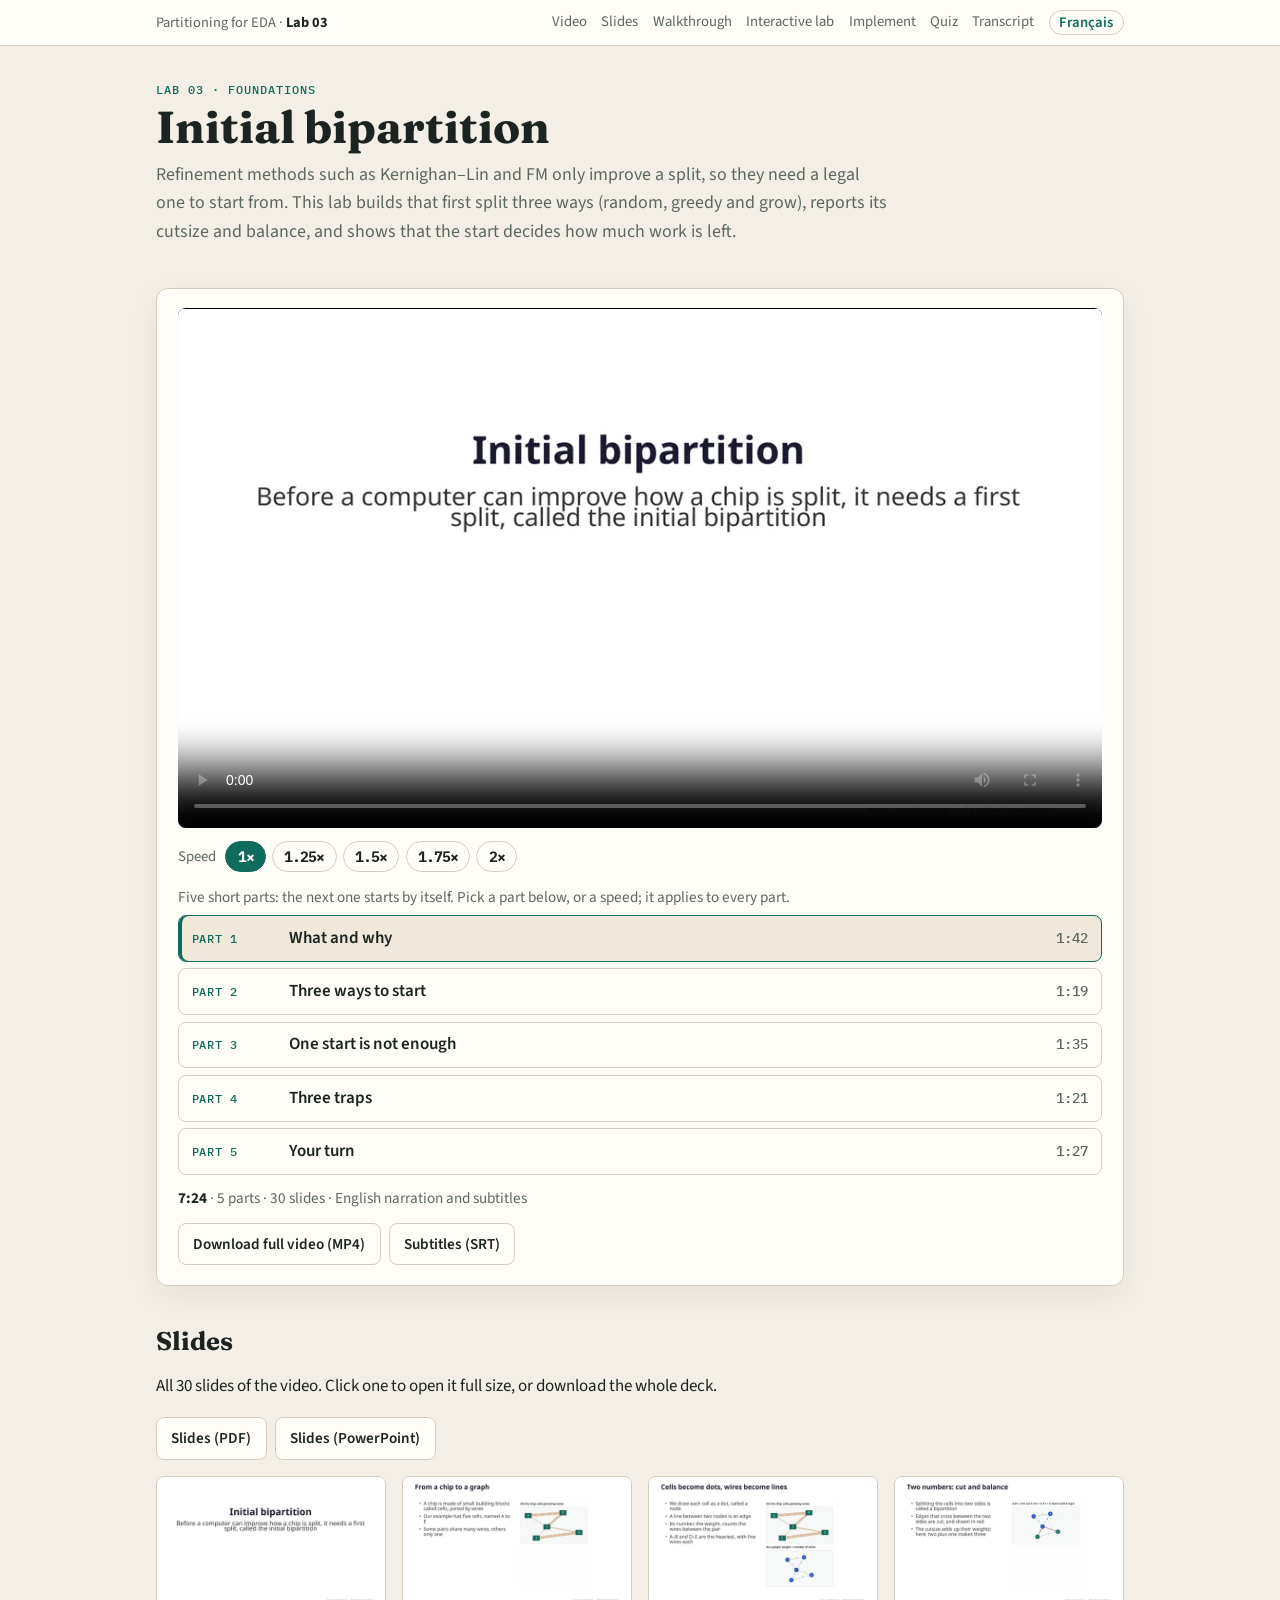
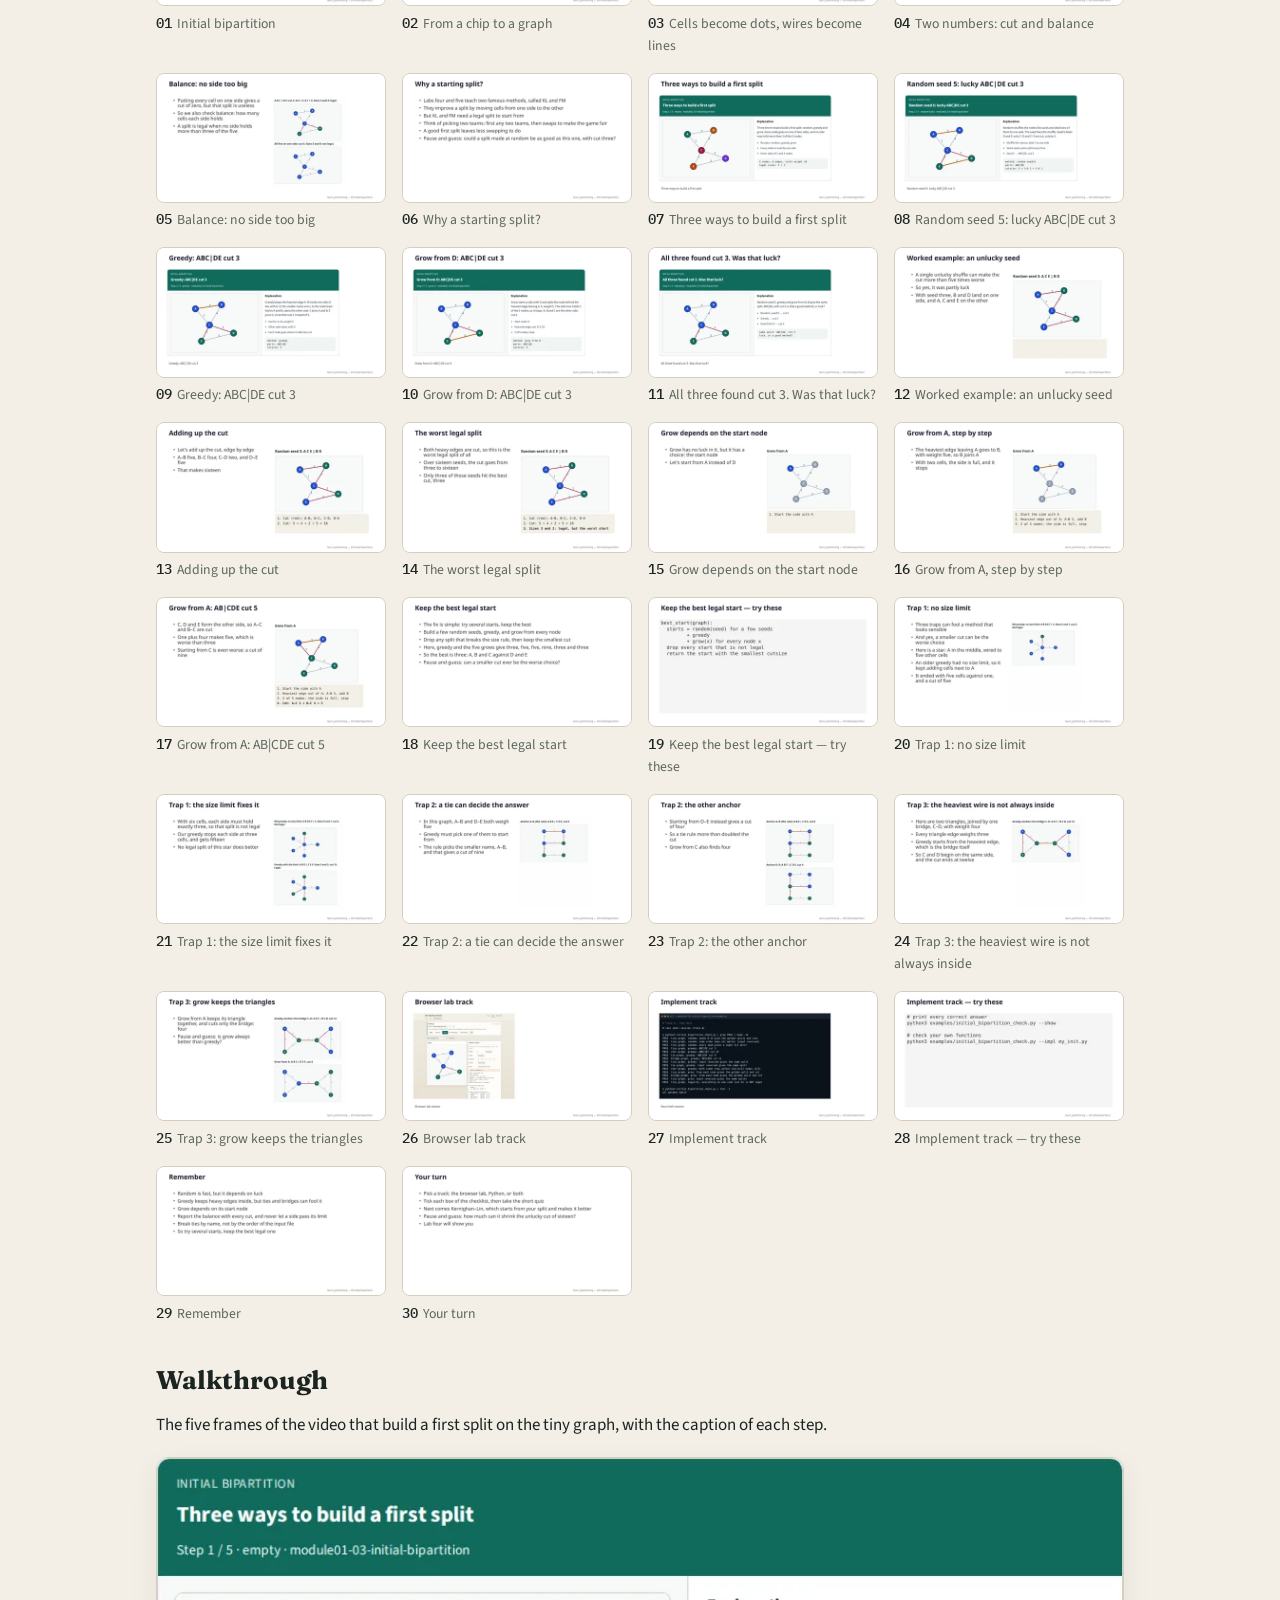
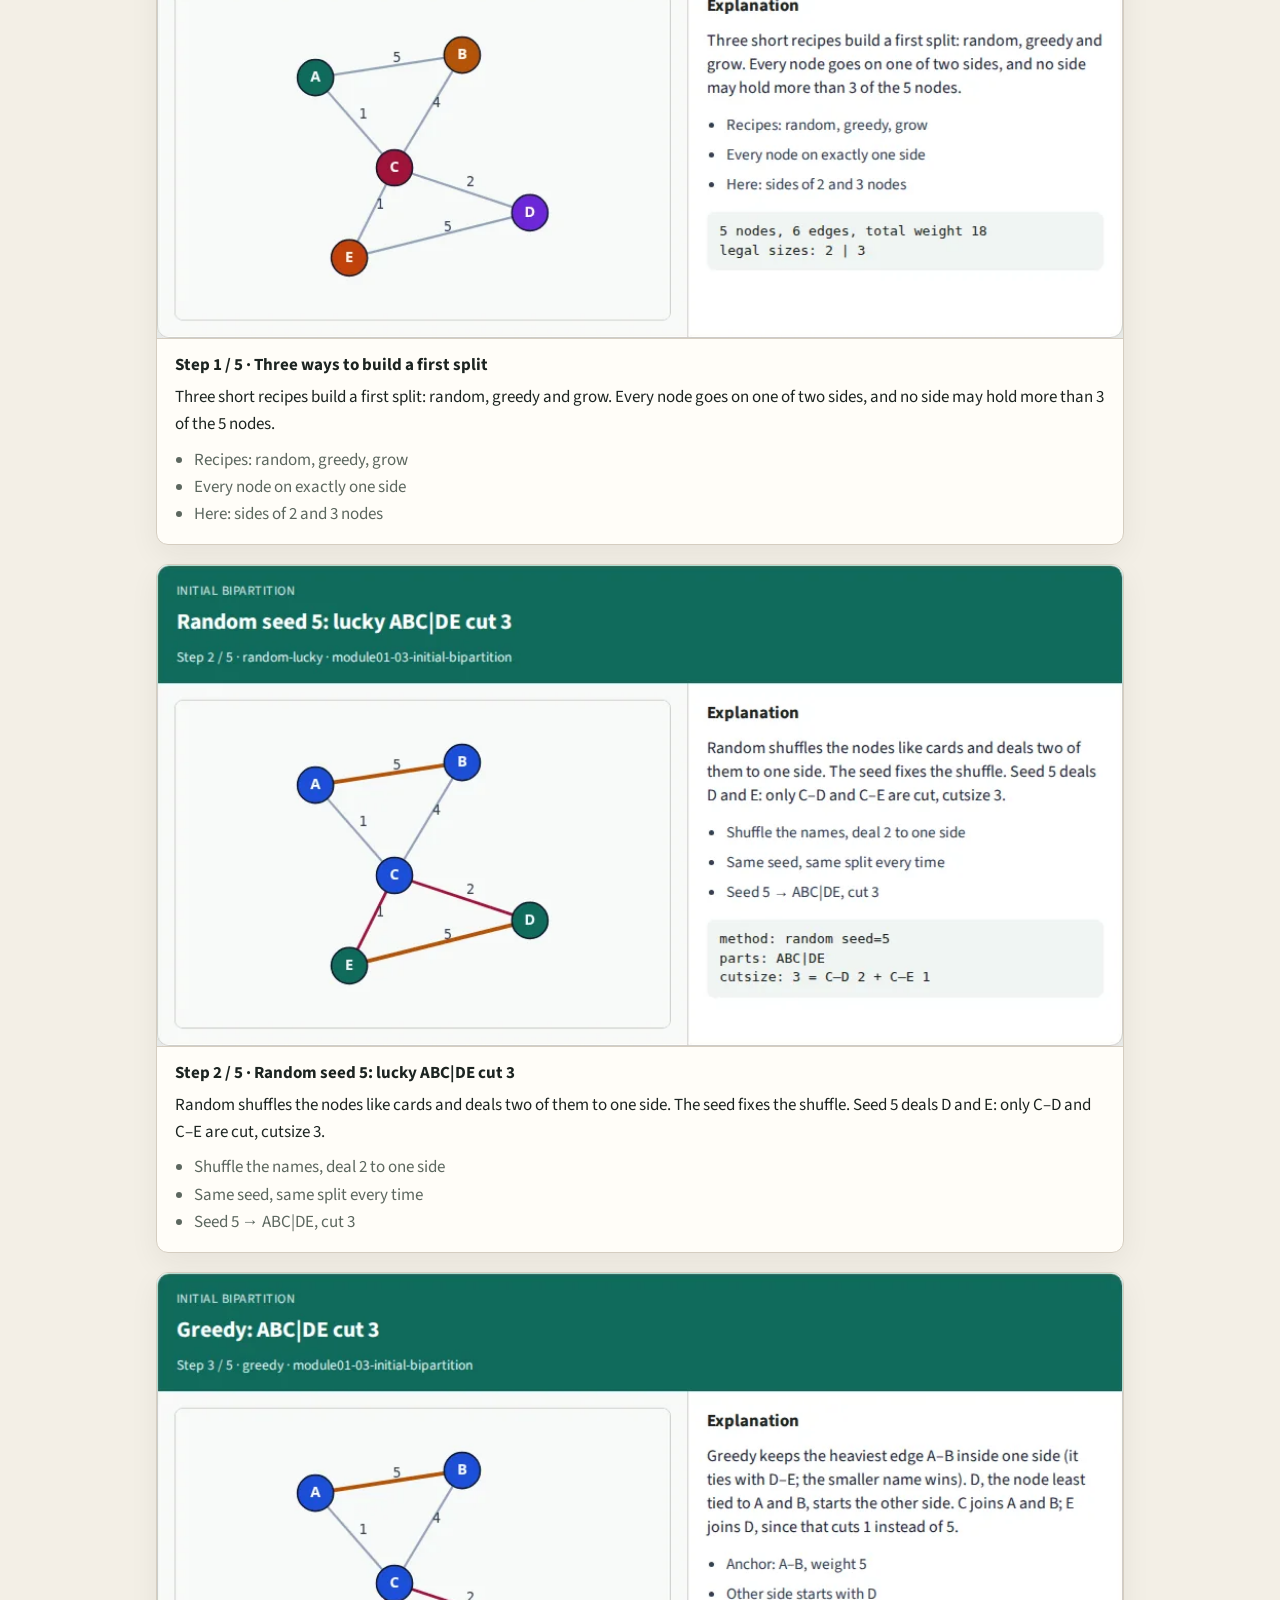
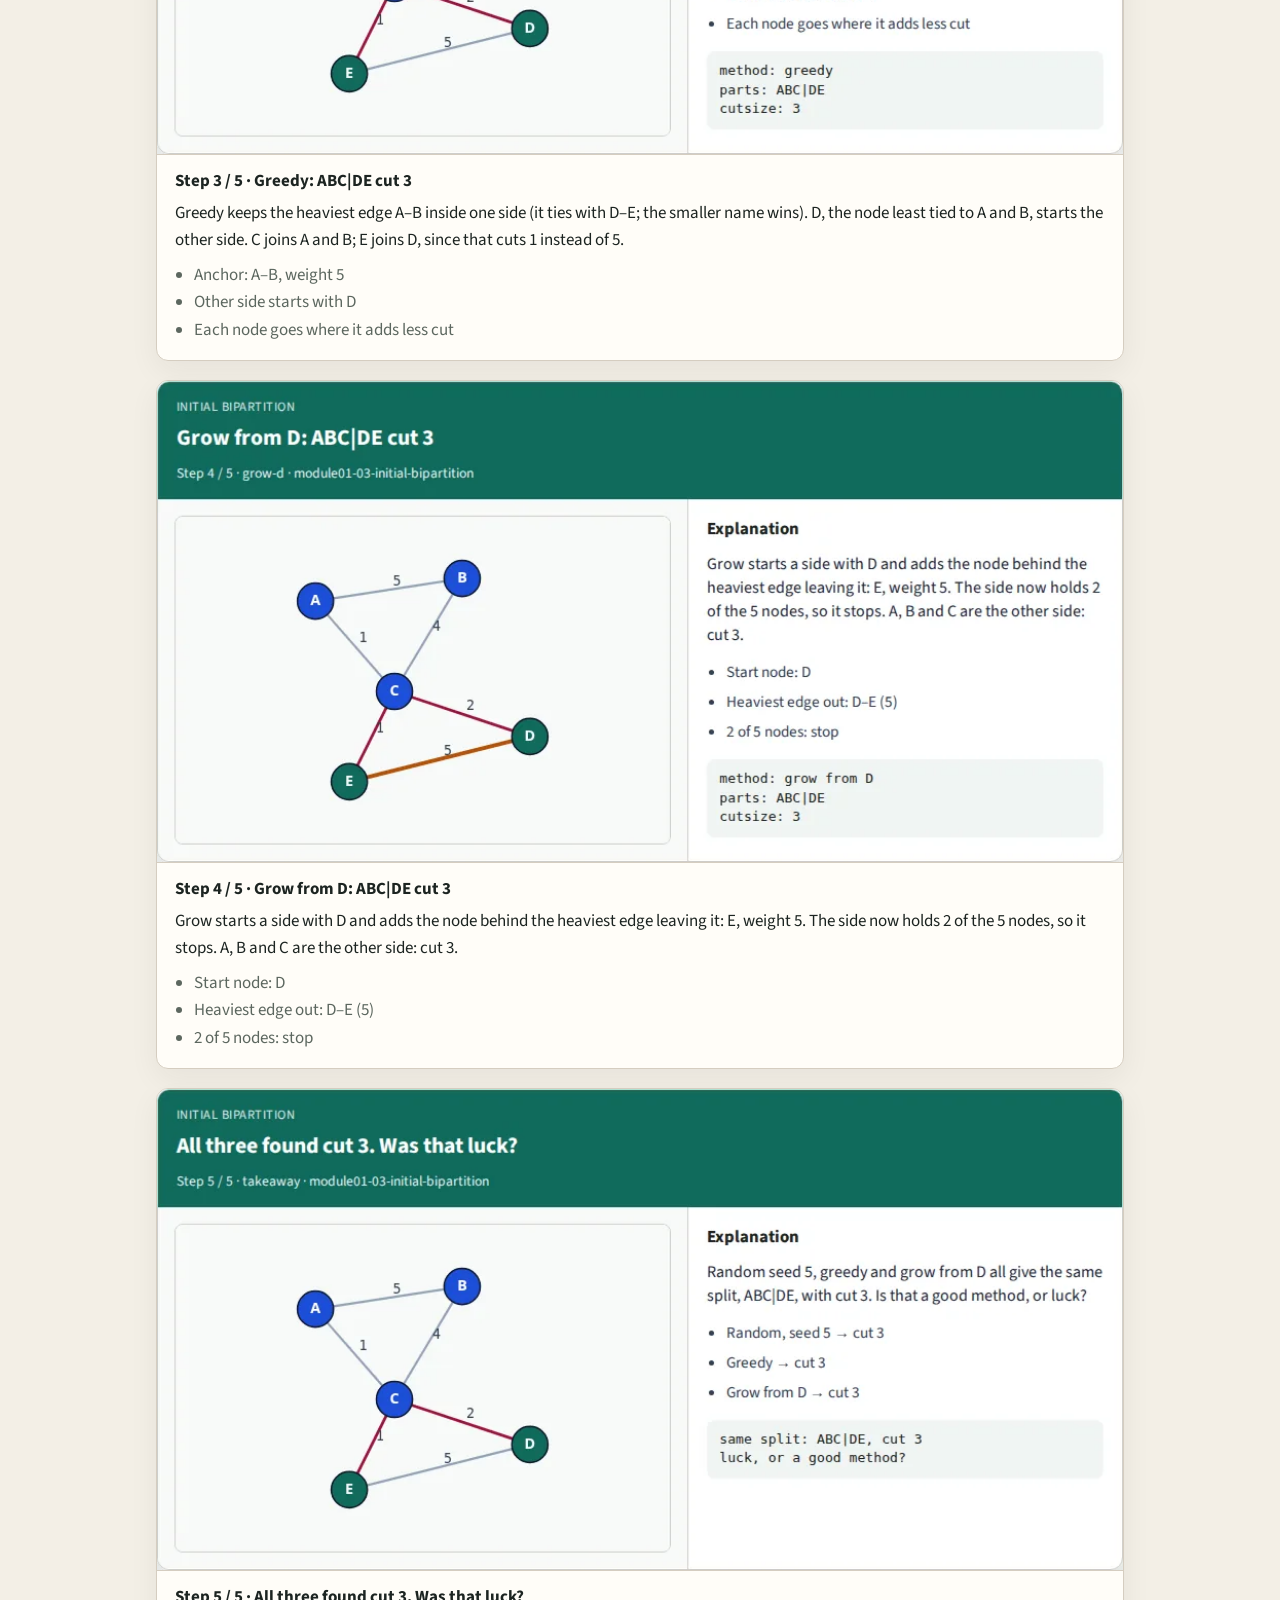
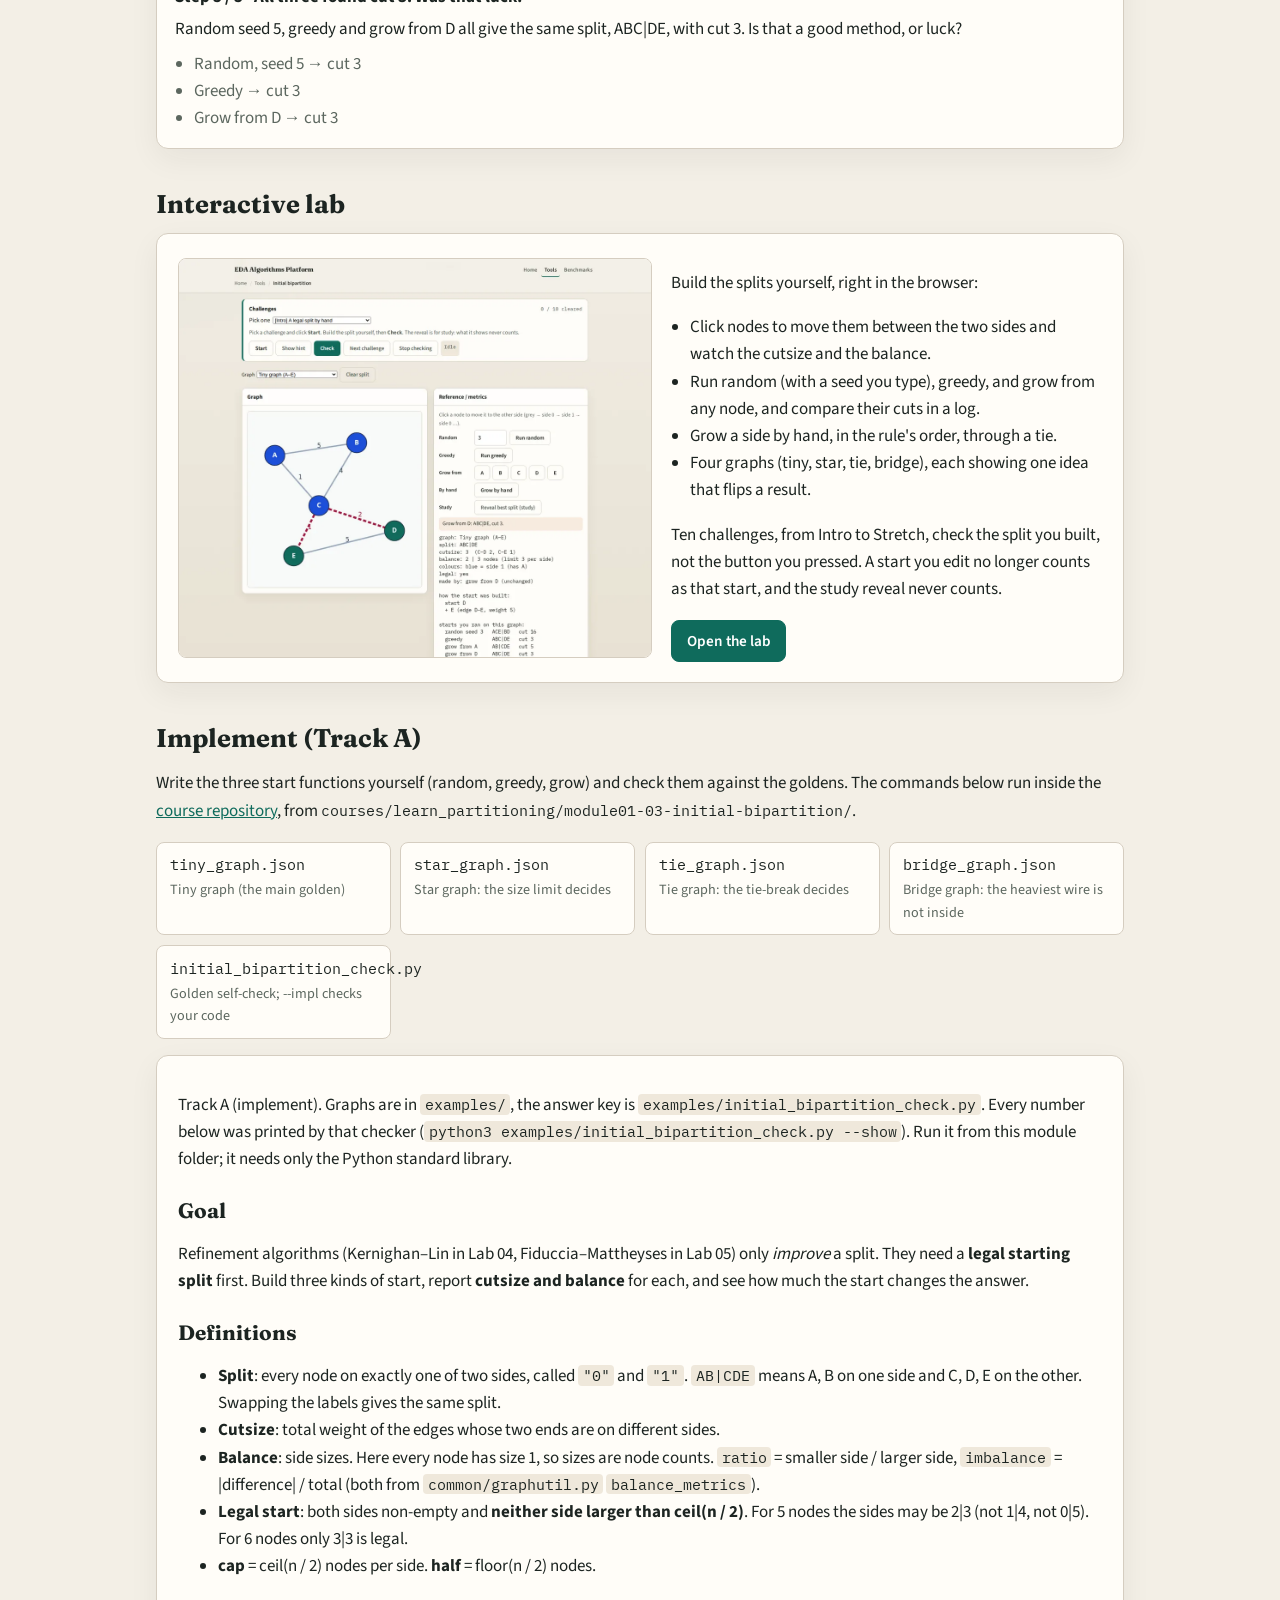
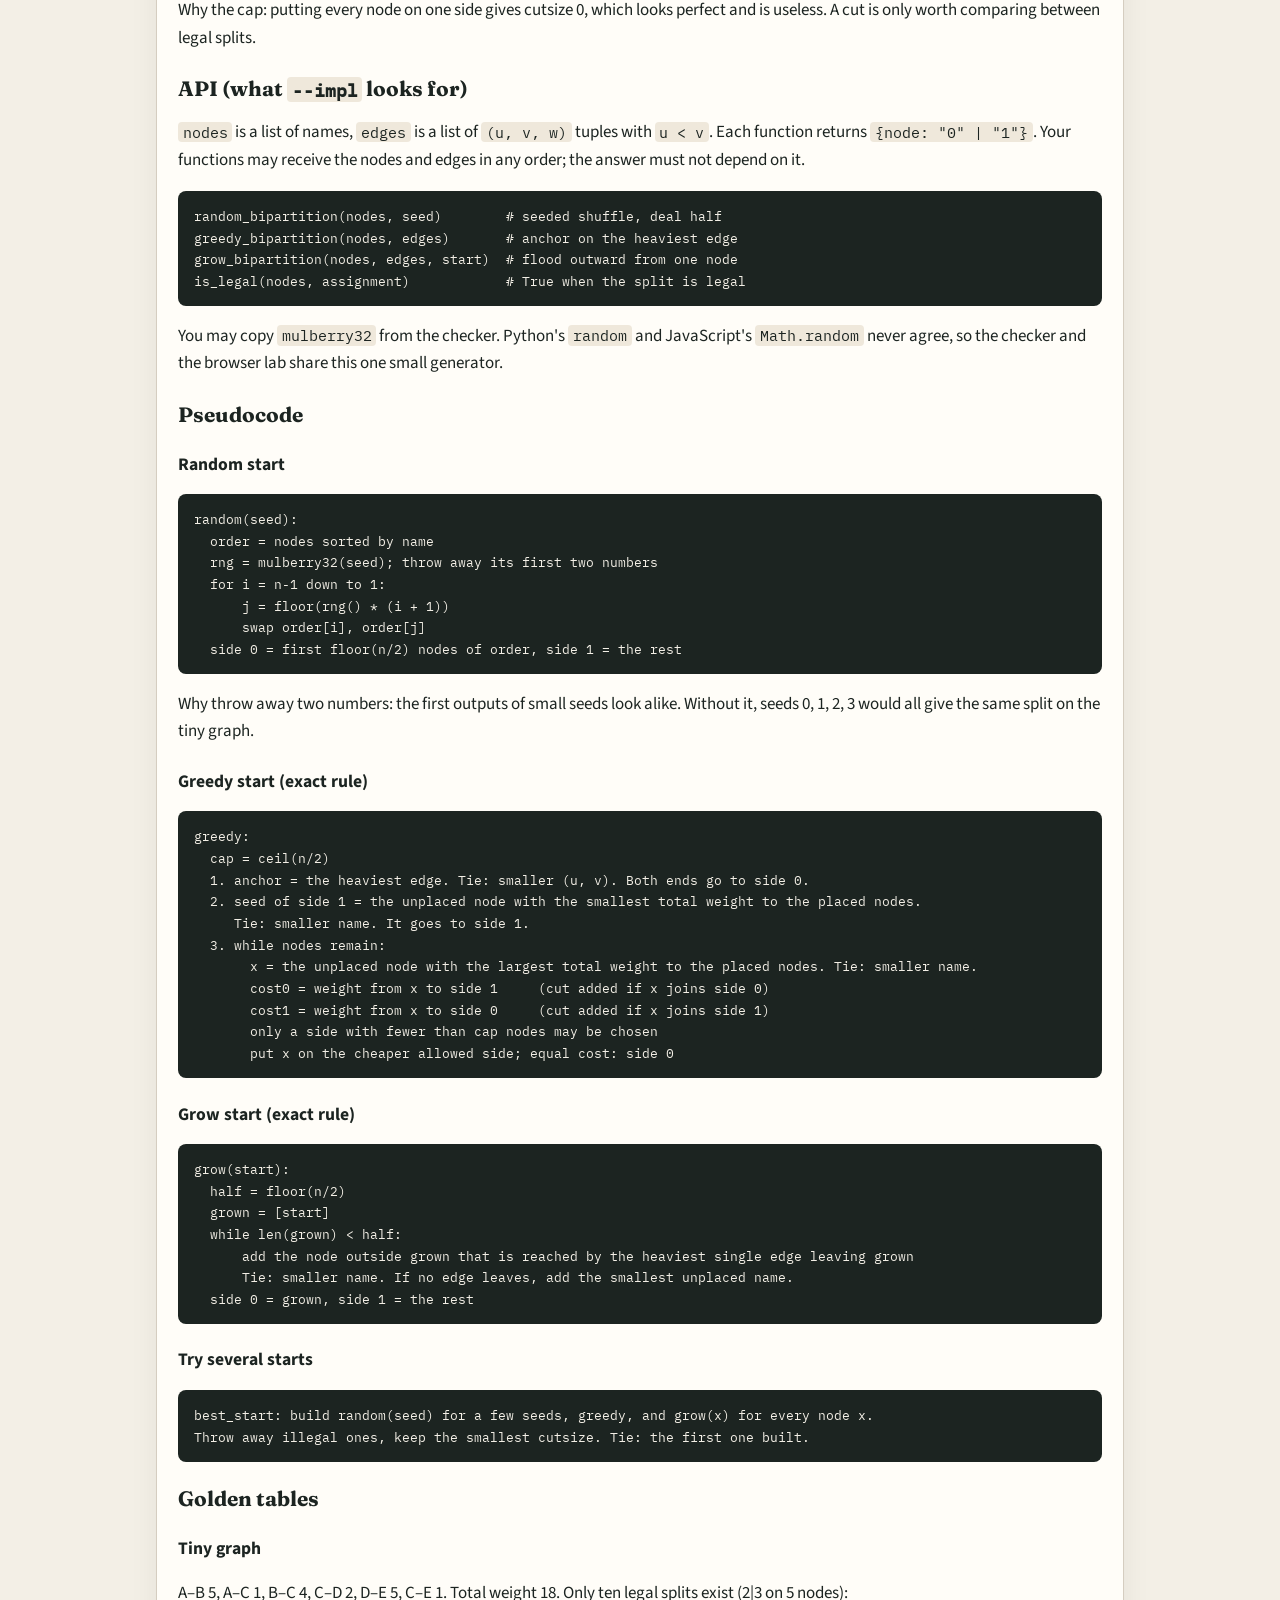
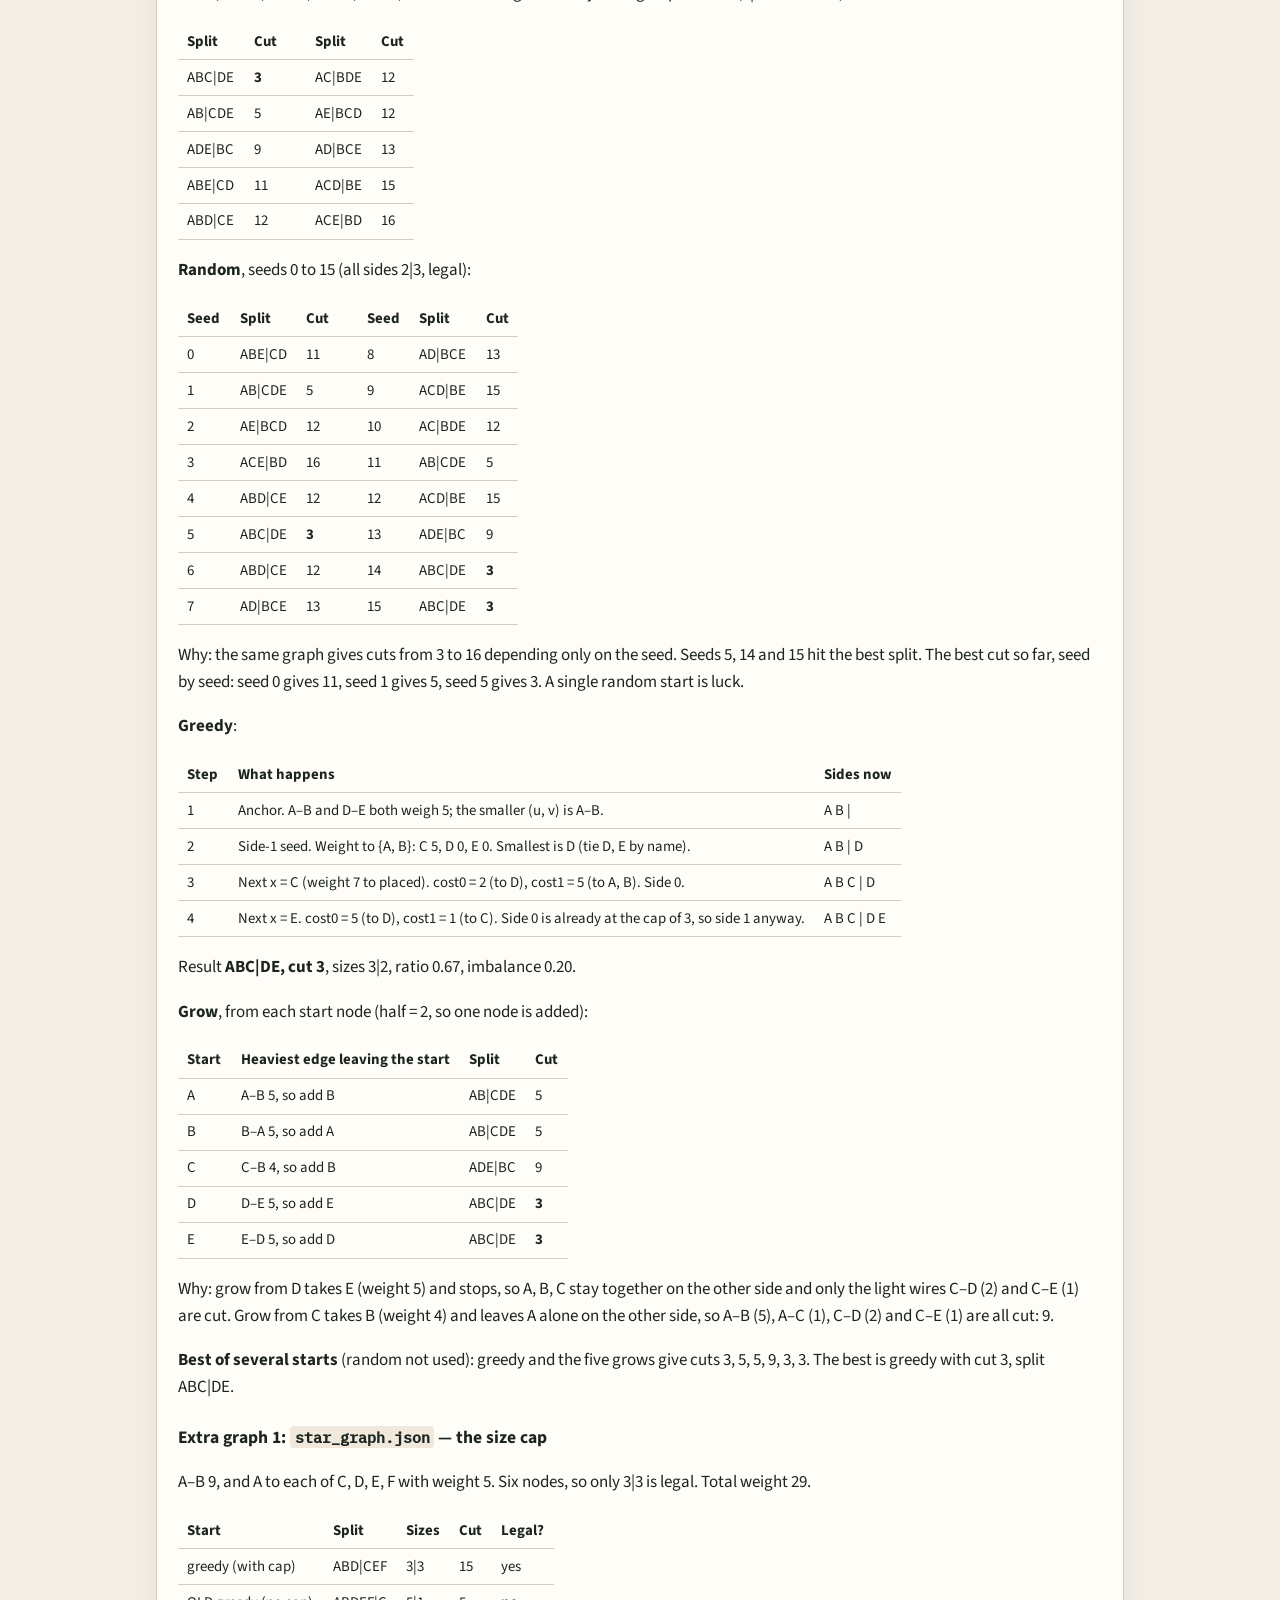
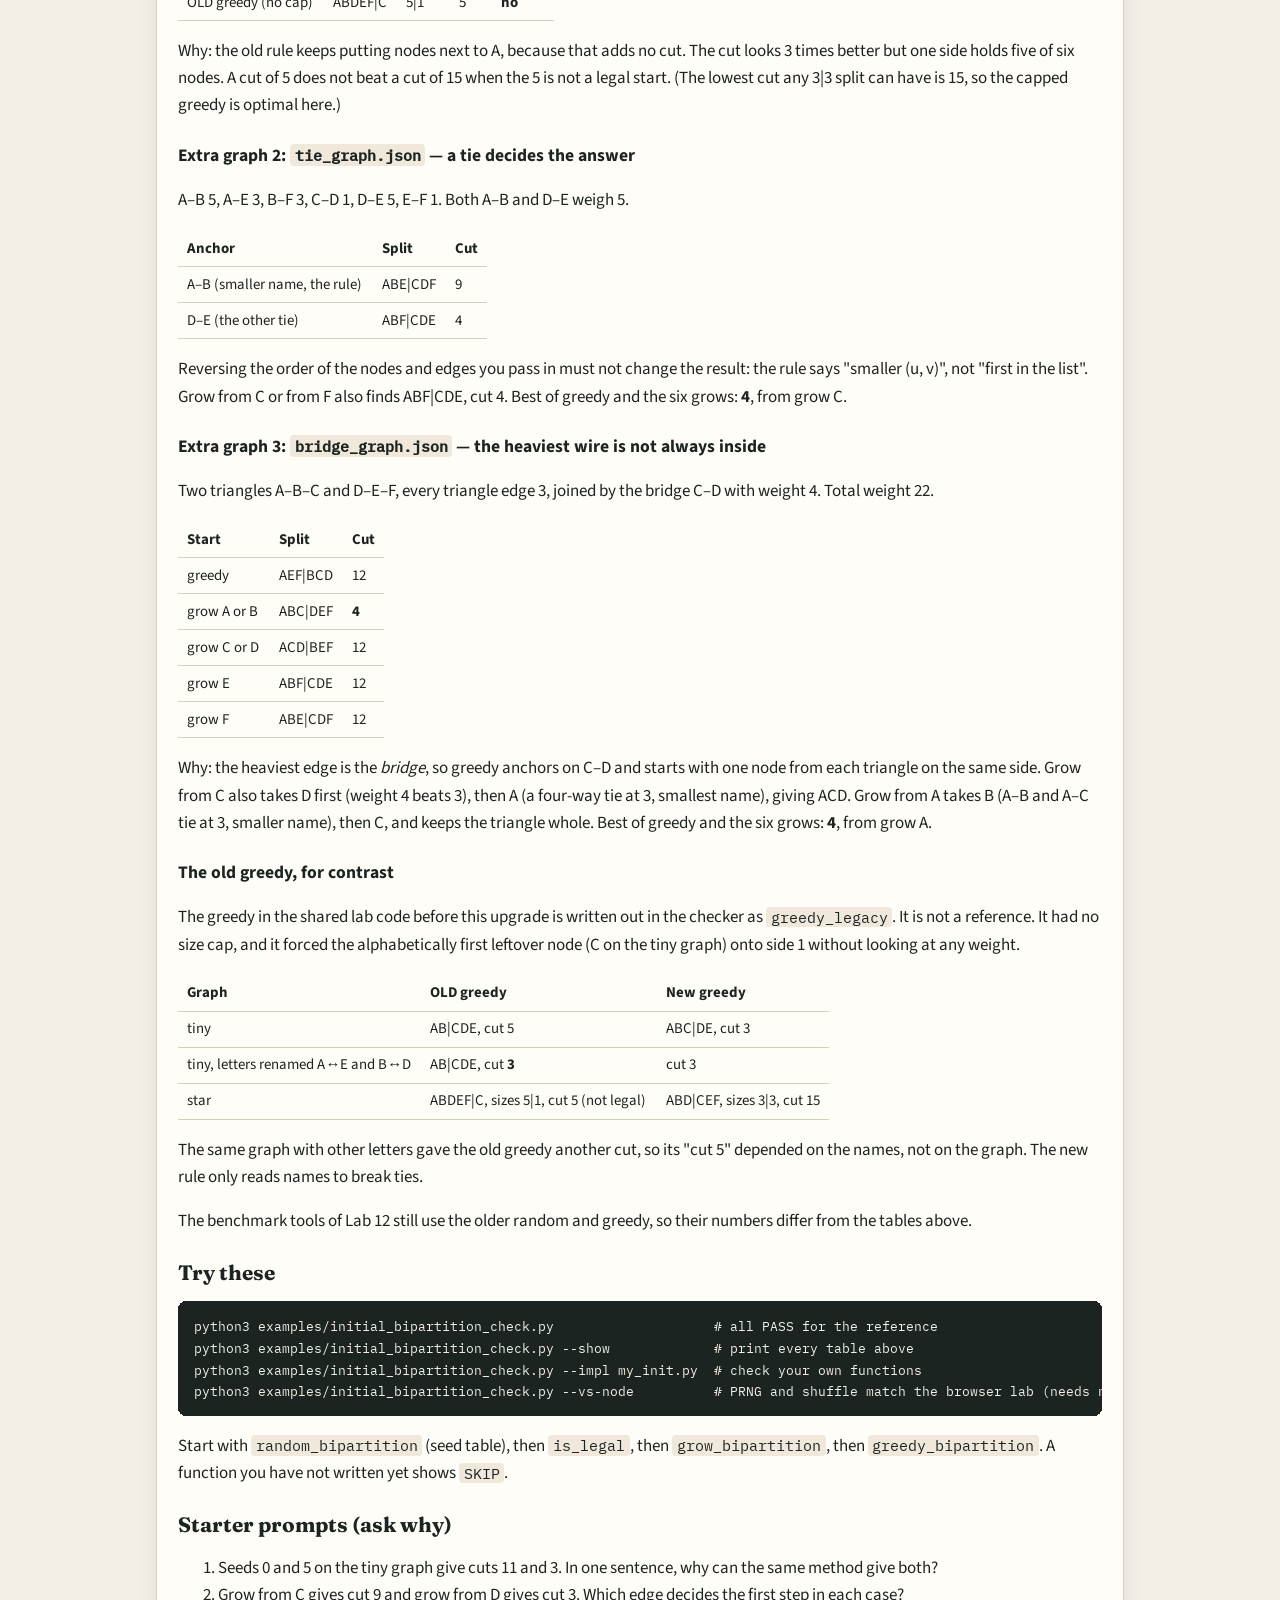
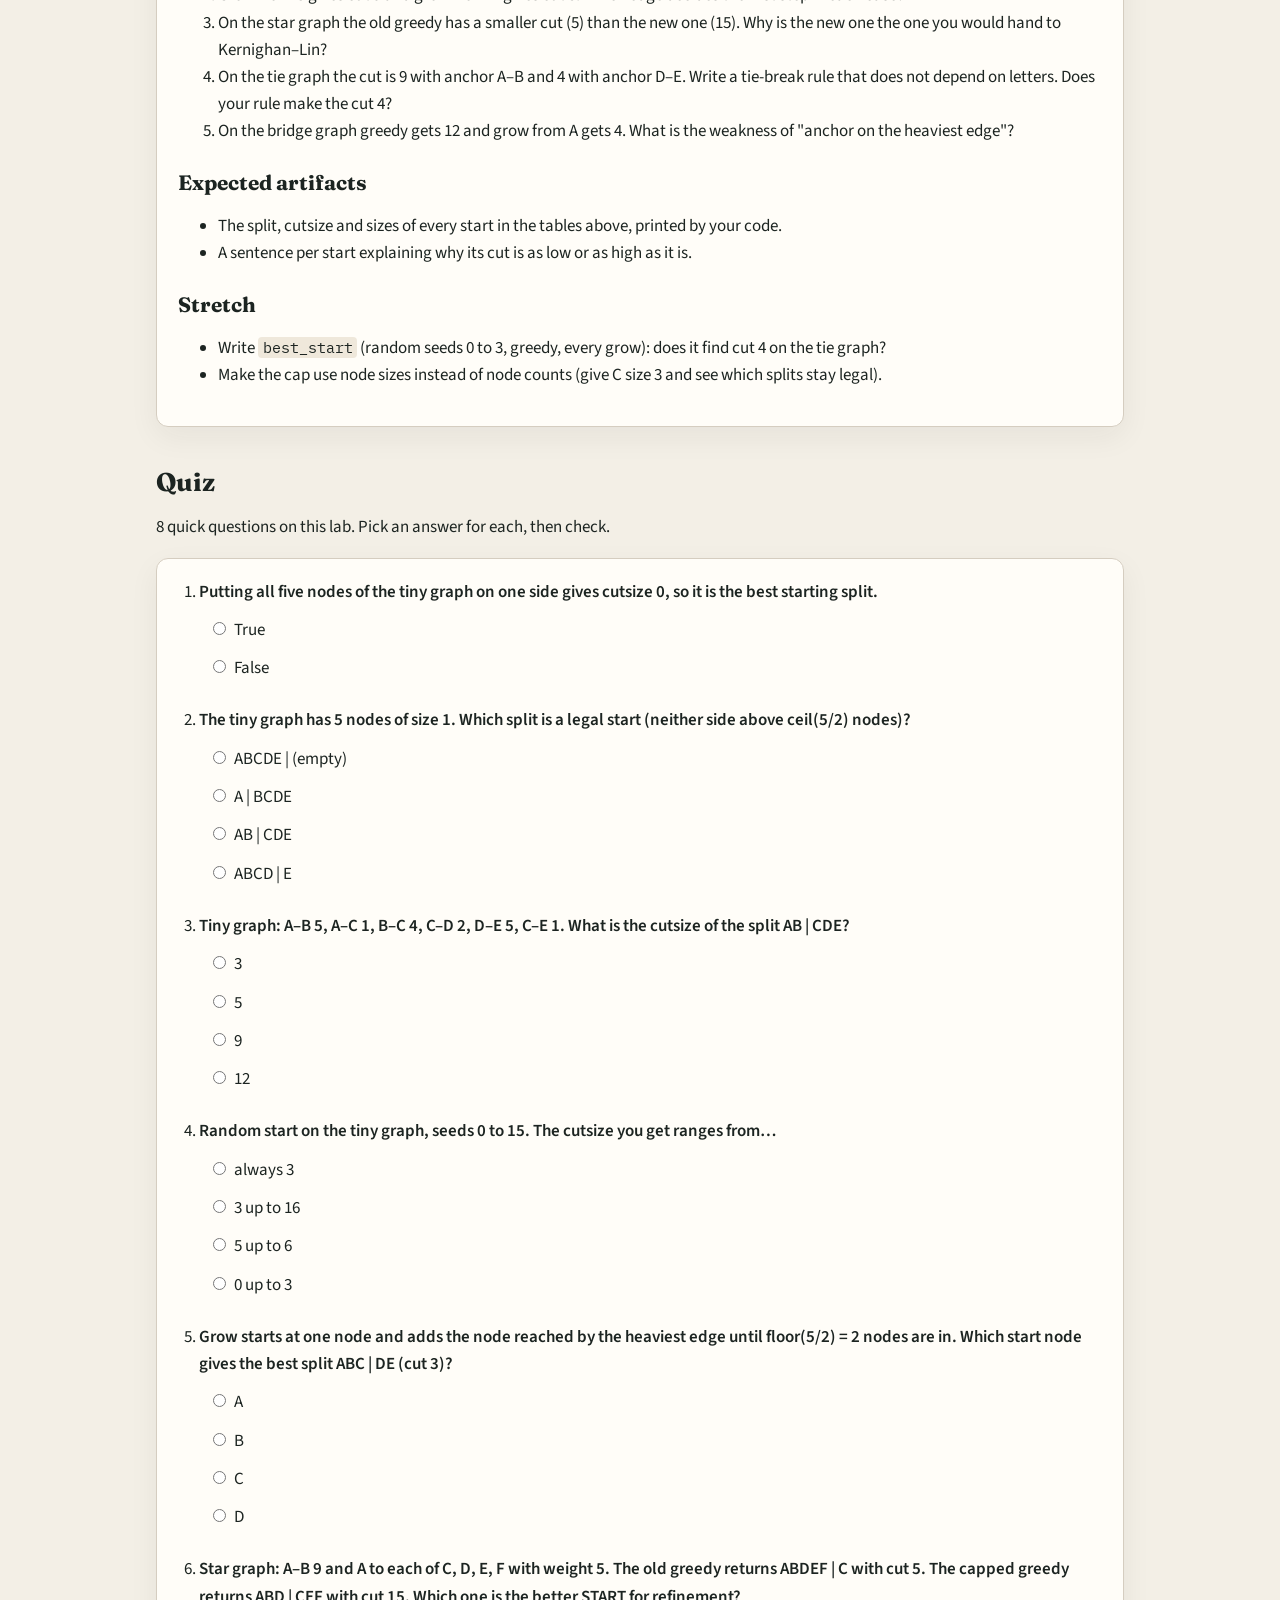
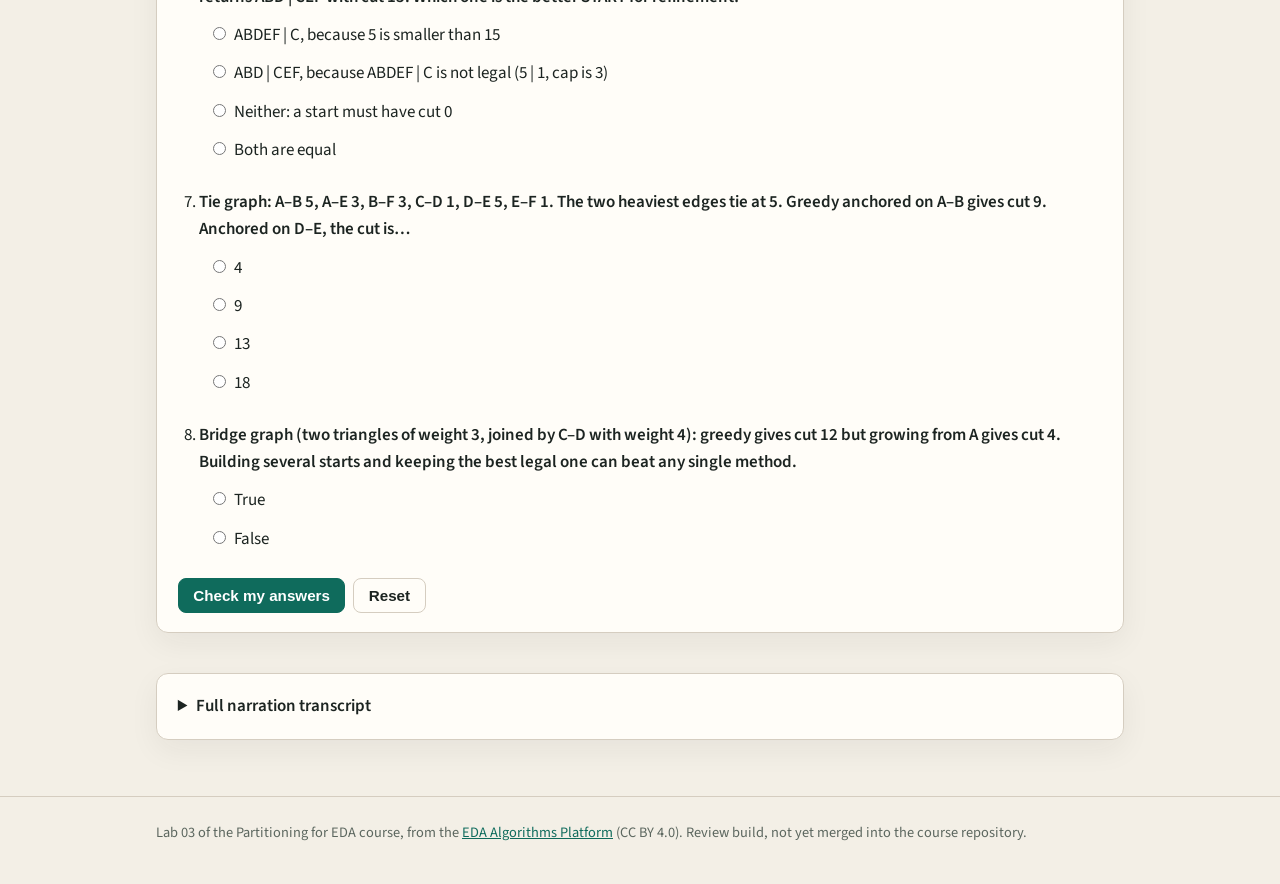
==== commit c3ce8eb5: "Lab 03: tighter script, 5 video parts, speed control" ====
--- a/docs/index.html
+++ b/docs/index.html
@@ -35,15 +35,15 @@
 
     <section id="video">
       <div class="card video-card">
-        <video controls preload="metadata" poster="slides/poster.webp"><source src="video.mp4" type="video/mp4"><track kind="subtitles" src="subs.vtt" srclang="en" label="English" default>Your browser does not support the video tag.</video>
-        <p class="meta"><strong>8:29</strong> · 22 slides · English narration and subtitles</p>
-        <div class="btns"><a class="btn" href="video.mp4" download>Download video (MP4)</a><a class="btn" href="subs.srt" download>Subtitles (SRT)</a></div>
+        <div class="player" data-lang="en" data-subs-label="English"><video controls preload="metadata" poster="slides/poster-1.webp"><source src="parts/part-1.mp4" type="video/mp4"><track kind="subtitles" src="parts/part-1.vtt" srclang="en" label="English" default>Your browser does not support the video tag.</video><div class="speed" role="group" aria-label="Speed"><span>Speed</span><button type="button" class="chip" data-speed="1" aria-pressed="true">1×</button><button type="button" class="chip" data-speed="1.25" aria-pressed="false">1.25×</button><button type="button" class="chip" data-speed="1.5" aria-pressed="false">1.5×</button><button type="button" class="chip" data-speed="1.75" aria-pressed="false">1.75×</button><button type="button" class="chip" data-speed="2" aria-pressed="false">2×</button></div><p class="parts-note">Five short parts: the next one starts by itself. Pick a part below, or a speed; it applies to every part.</p><ol class="parts"><li><button type="button" class="part" data-src="parts/part-1.mp4" data-vtt="parts/part-1.vtt" data-poster="slides/poster-1.webp" aria-current="true"><span class="pn">Part 1</span><span class="pt">What and why</span><span class="pl">1:42</span></button></li><li><button type="button" class="part" data-src="parts/part-2.mp4" data-vtt="parts/part-2.vtt" data-poster="slides/poster-2.webp"><span class="pn">Part 2</span><span class="pt">Three ways to start</span><span class="pl">1:19</span></button></li><li><button type="button" class="part" data-src="parts/part-3.mp4" data-vtt="parts/part-3.vtt" data-poster="slides/poster-3.webp"><span class="pn">Part 3</span><span class="pt">One start is not enough</span><span class="pl">1:35</span></button></li><li><button type="button" class="part" data-src="parts/part-4.mp4" data-vtt="parts/part-4.vtt" data-poster="slides/poster-4.webp"><span class="pn">Part 4</span><span class="pt">Three traps</span><span class="pl">1:21</span></button></li><li><button type="button" class="part" data-src="parts/part-5.mp4" data-vtt="parts/part-5.vtt" data-poster="slides/poster-5.webp"><span class="pn">Part 5</span><span class="pt">Your turn</span><span class="pl">1:27</span></button></li></ol></div>
+        <p class="meta"><strong>7:24</strong> · 5 parts · 30 slides · English narration and subtitles</p>
+        <div class="btns"><a class="btn" href="video.mp4" download>Download full video (MP4)</a><a class="btn" href="subs.srt" download>Subtitles (SRT)</a></div>
       </div>
     </section>
 
     <section id="slides">
       <h2>Slides</h2>
-      <p>All 22 slides of the video. Click one to open it full size, or download the whole deck.</p>
+      <p>All 30 slides of the video. Click one to open it full size, or download the whole deck.</p>
       <div class="btns" style="margin-bottom:1rem">
         <a class="btn" href="slides.pdf">Slides (PDF)</a>
         <a class="btn" href="slides.pptx" download>Slides (PowerPoint)</a>
@@ -51,26 +51,34 @@
       <div class="slides">
         <figure><a href="slides/01.png"><img src="slides/thumb/01.webp" loading="lazy" width="480" height="270" alt="Slide 1: Initial bipartition"></a><figcaption><b>01</b>Initial bipartition</figcaption></figure>
 <figure><a href="slides/02.png"><img src="slides/thumb/02.webp" loading="lazy" width="480" height="270" alt="Slide 2: From a chip to a graph"></a><figcaption><b>02</b>From a chip to a graph</figcaption></figure>
-<figure><a href="slides/03.png"><img src="slides/thumb/03.webp" loading="lazy" width="480" height="270" alt="Slide 3: Two numbers: cut and balance"></a><figcaption><b>03</b>Two numbers: cut and balance</figcaption></figure>
-<figure><a href="slides/04.png"><img src="slides/thumb/04.webp" loading="lazy" width="480" height="270" alt="Slide 4: Why a starting split?"></a><figcaption><b>04</b>Why a starting split?</figcaption></figure>
-<figure><a href="slides/05.png"><img src="slides/thumb/05.webp" loading="lazy" width="480" height="270" alt="Slide 5: Need a legal starting split"></a><figcaption><b>05</b>Need a legal starting split</figcaption></figure>
-<figure><a href="slides/06.png"><img src="slides/thumb/06.webp" loading="lazy" width="480" height="270" alt="Slide 6: Random seed 5: lucky ABC|DE cut 3"></a><figcaption><b>06</b>Random seed 5: lucky ABC|DE cut 3</figcaption></figure>
-<figure><a href="slides/07.png"><img src="slides/thumb/07.webp" loading="lazy" width="480" height="270" alt="Slide 7: Greedy: ABC|DE cut 3"></a><figcaption><b>07</b>Greedy: ABC|DE cut 3</figcaption></figure>
-<figure><a href="slides/08.png"><img src="slides/thumb/08.webp" loading="lazy" width="480" height="270" alt="Slide 8: Grow from D: ABC|DE cut 3"></a><figcaption><b>08</b>Grow from D: ABC|DE cut 3</figcaption></figure>
-<figure><a href="slides/09.png"><img src="slides/thumb/09.webp" loading="lazy" width="480" height="270" alt="Slide 9: Try several starts, keep the best"></a><figcaption><b>09</b>Try several starts, keep the best</figcaption></figure>
-<figure><a href="slides/10.png"><img src="slides/thumb/10.webp" loading="lazy" width="480" height="270" alt="Slide 10: Worked example: an unlucky seed"></a><figcaption><b>10</b>Worked example: an unlucky seed</figcaption></figure>
-<figure><a href="slides/11.png"><img src="slides/thumb/11.webp" loading="lazy" width="480" height="270" alt="Slide 11: Grow depends on the start node"></a><figcaption><b>11</b>Grow depends on the start node</figcaption></figure>
-<figure><a href="slides/12.png"><img src="slides/thumb/12.webp" loading="lazy" width="480" height="270" alt="Slide 12: Keep the best legal start"></a><figcaption><b>12</b>Keep the best legal start</figcaption></figure>
-<figure><a href="slides/13.png"><img src="slides/thumb/13.webp" loading="lazy" width="480" height="270" alt="Slide 13: Keep the best legal start — try these"></a><figcaption><b>13</b>Keep the best legal start — try these</figcaption></figure>
-<figure><a href="slides/14.png"><img src="slides/thumb/14.webp" loading="lazy" width="480" height="270" alt="Slide 14: A size limit keeps the split legal"></a><figcaption><b>14</b>A size limit keeps the split legal</figcaption></figure>
-<figure><a href="slides/15.png"><img src="slides/thumb/15.webp" loading="lazy" width="480" height="270" alt="Slide 15: A tie can decide the answer"></a><figcaption><b>15</b>A tie can decide the answer</figcaption></figure>
-<figure><a href="slides/16.png"><img src="slides/thumb/16.webp" loading="lazy" width="480" height="270" alt="Slide 16: The heaviest wire is not always inside"></a><figcaption><b>16</b>The heaviest wire is not always inside</figcaption></figure>
-<figure><a href="slides/17.png"><img src="slides/thumb/17.webp" loading="lazy" width="480" height="270" alt="Slide 17: Browser lab track"></a><figcaption><b>17</b>Browser lab track</figcaption></figure>
-<figure><a href="slides/18.png"><img src="slides/thumb/18.webp" loading="lazy" width="480" height="270" alt="Slide 18: Implement track"></a><figcaption><b>18</b>Implement track</figcaption></figure>
-<figure><a href="slides/19.png"><img src="slides/thumb/19.webp" loading="lazy" width="480" height="270" alt="Slide 19: Implement track — try these"></a><figcaption><b>19</b>Implement track — try these</figcaption></figure>
-<figure><a href="slides/20.png"><img src="slides/thumb/20.webp" loading="lazy" width="480" height="270" alt="Slide 20: Pitfalls to watch"></a><figcaption><b>20</b>Pitfalls to watch</figcaption></figure>
-<figure><a href="slides/21.png"><img src="slides/thumb/21.webp" loading="lazy" width="480" height="270" alt="Slide 21: Recap: three ways to start"></a><figcaption><b>21</b>Recap: three ways to start</figcaption></figure>
-<figure><a href="slides/22.png"><img src="slides/thumb/22.webp" loading="lazy" width="480" height="270" alt="Slide 22: Your turn"></a><figcaption><b>22</b>Your turn</figcaption></figure>
+<figure><a href="slides/03.png"><img src="slides/thumb/03.webp" loading="lazy" width="480" height="270" alt="Slide 3: Cells become dots, wires become lines"></a><figcaption><b>03</b>Cells become dots, wires become lines</figcaption></figure>
+<figure><a href="slides/04.png"><img src="slides/thumb/04.webp" loading="lazy" width="480" height="270" alt="Slide 4: Two numbers: cut and balance"></a><figcaption><b>04</b>Two numbers: cut and balance</figcaption></figure>
+<figure><a href="slides/05.png"><img src="slides/thumb/05.webp" loading="lazy" width="480" height="270" alt="Slide 5: Balance: no side too big"></a><figcaption><b>05</b>Balance: no side too big</figcaption></figure>
+<figure><a href="slides/06.png"><img src="slides/thumb/06.webp" loading="lazy" width="480" height="270" alt="Slide 6: Why a starting split?"></a><figcaption><b>06</b>Why a starting split?</figcaption></figure>
+<figure><a href="slides/07.png"><img src="slides/thumb/07.webp" loading="lazy" width="480" height="270" alt="Slide 7: Three ways to build a first split"></a><figcaption><b>07</b>Three ways to build a first split</figcaption></figure>
+<figure><a href="slides/08.png"><img src="slides/thumb/08.webp" loading="lazy" width="480" height="270" alt="Slide 8: Random seed 5: lucky ABC|DE cut 3"></a><figcaption><b>08</b>Random seed 5: lucky ABC|DE cut 3</figcaption></figure>
+<figure><a href="slides/09.png"><img src="slides/thumb/09.webp" loading="lazy" width="480" height="270" alt="Slide 9: Greedy: ABC|DE cut 3"></a><figcaption><b>09</b>Greedy: ABC|DE cut 3</figcaption></figure>
+<figure><a href="slides/10.png"><img src="slides/thumb/10.webp" loading="lazy" width="480" height="270" alt="Slide 10: Grow from D: ABC|DE cut 3"></a><figcaption><b>10</b>Grow from D: ABC|DE cut 3</figcaption></figure>
+<figure><a href="slides/11.png"><img src="slides/thumb/11.webp" loading="lazy" width="480" height="270" alt="Slide 11: All three found cut 3. Was that luck?"></a><figcaption><b>11</b>All three found cut 3. Was that luck?</figcaption></figure>
+<figure><a href="slides/12.png"><img src="slides/thumb/12.webp" loading="lazy" width="480" height="270" alt="Slide 12: Worked example: an unlucky seed"></a><figcaption><b>12</b>Worked example: an unlucky seed</figcaption></figure>
+<figure><a href="slides/13.png"><img src="slides/thumb/13.webp" loading="lazy" width="480" height="270" alt="Slide 13: Adding up the cut"></a><figcaption><b>13</b>Adding up the cut</figcaption></figure>
+<figure><a href="slides/14.png"><img src="slides/thumb/14.webp" loading="lazy" width="480" height="270" alt="Slide 14: The worst legal split"></a><figcaption><b>14</b>The worst legal split</figcaption></figure>
+<figure><a href="slides/15.png"><img src="slides/thumb/15.webp" loading="lazy" width="480" height="270" alt="Slide 15: Grow depends on the start node"></a><figcaption><b>15</b>Grow depends on the start node</figcaption></figure>
+<figure><a href="slides/16.png"><img src="slides/thumb/16.webp" loading="lazy" width="480" height="270" alt="Slide 16: Grow from A, step by step"></a><figcaption><b>16</b>Grow from A, step by step</figcaption></figure>
+<figure><a href="slides/17.png"><img src="slides/thumb/17.webp" loading="lazy" width="480" height="270" alt="Slide 17: Grow from A: AB|CDE cut 5"></a><figcaption><b>17</b>Grow from A: AB|CDE cut 5</figcaption></figure>
+<figure><a href="slides/18.png"><img src="slides/thumb/18.webp" loading="lazy" width="480" height="270" alt="Slide 18: Keep the best legal start"></a><figcaption><b>18</b>Keep the best legal start</figcaption></figure>
+<figure><a href="slides/19.png"><img src="slides/thumb/19.webp" loading="lazy" width="480" height="270" alt="Slide 19: Keep the best legal start — try these"></a><figcaption><b>19</b>Keep the best legal start — try these</figcaption></figure>
+<figure><a href="slides/20.png"><img src="slides/thumb/20.webp" loading="lazy" width="480" height="270" alt="Slide 20: Trap 1: no size limit"></a><figcaption><b>20</b>Trap 1: no size limit</figcaption></figure>
+<figure><a href="slides/21.png"><img src="slides/thumb/21.webp" loading="lazy" width="480" height="270" alt="Slide 21: Trap 1: the size limit fixes it"></a><figcaption><b>21</b>Trap 1: the size limit fixes it</figcaption></figure>
+<figure><a href="slides/22.png"><img src="slides/thumb/22.webp" loading="lazy" width="480" height="270" alt="Slide 22: Trap 2: a tie can decide the answer"></a><figcaption><b>22</b>Trap 2: a tie can decide the answer</figcaption></figure>
+<figure><a href="slides/23.png"><img src="slides/thumb/23.webp" loading="lazy" width="480" height="270" alt="Slide 23: Trap 2: the other anchor"></a><figcaption><b>23</b>Trap 2: the other anchor</figcaption></figure>
+<figure><a href="slides/24.png"><img src="slides/thumb/24.webp" loading="lazy" width="480" height="270" alt="Slide 24: Trap 3: the heaviest wire is not always inside"></a><figcaption><b>24</b>Trap 3: the heaviest wire is not always inside</figcaption></figure>
+<figure><a href="slides/25.png"><img src="slides/thumb/25.webp" loading="lazy" width="480" height="270" alt="Slide 25: Trap 3: grow keeps the triangles"></a><figcaption><b>25</b>Trap 3: grow keeps the triangles</figcaption></figure>
+<figure><a href="slides/26.png"><img src="slides/thumb/26.webp" loading="lazy" width="480" height="270" alt="Slide 26: Browser lab track"></a><figcaption><b>26</b>Browser lab track</figcaption></figure>
+<figure><a href="slides/27.png"><img src="slides/thumb/27.webp" loading="lazy" width="480" height="270" alt="Slide 27: Implement track"></a><figcaption><b>27</b>Implement track</figcaption></figure>
+<figure><a href="slides/28.png"><img src="slides/thumb/28.webp" loading="lazy" width="480" height="270" alt="Slide 28: Implement track — try these"></a><figcaption><b>28</b>Implement track — try these</figcaption></figure>
+<figure><a href="slides/29.png"><img src="slides/thumb/29.webp" loading="lazy" width="480" height="270" alt="Slide 29: Remember"></a><figcaption><b>29</b>Remember</figcaption></figure>
+<figure><a href="slides/30.png"><img src="slides/thumb/30.webp" loading="lazy" width="480" height="270" alt="Slide 30: Your turn"></a><figcaption><b>30</b>Your turn</figcaption></figure>
       </div>
     </section>
 
@@ -78,11 +86,11 @@
       <h2>Walkthrough</h2>
       <p>The five frames of the video that build a first split on the tiny graph, with the caption of each step.</p>
       <div class="walk">
-        <figure class="walk-step"><a href="img/steps/01-empty.png"><img src="img/steps/01-empty.webp" loading="lazy" width="940" height="468" alt="Step 1 / 5: Need a legal starting split"></a><figcaption><b>Step 1 / 5 · Need a legal starting split</b><span>Kernighan–Lin and FM only improve a split, so they need a first one. Every node goes on one of two sides, and no side may hold more than 3 of the 5 nodes.</span><ul><li>Every node on exactly one side</li><li>Here: sides of 2 and 3 nodes</li><li>Report cutsize and balance</li></ul></figcaption></figure>
-<figure class="walk-step"><a href="img/steps/02-random-lucky.png"><img src="img/steps/02-random-lucky.webp" loading="lazy" width="940" height="468" alt="Step 2 / 5: Random seed 5: lucky ABC|DE cut 3"></a><figcaption><b>Step 2 / 5 · Random seed 5: lucky ABC|DE cut 3</b><span>Random shuffles the nodes like cards and deals two of them to one side. Seed 5 deals D and E: only C–D and C–E are cut, cutsize 3. Seed 3 deals A, C, E: cutsize 16.</span><ul><li>Same seed, same split every time</li><li>Seed 5 → ABC|DE, cut 3</li><li>Seed 3 → ACE|BD, cut 16</li></ul></figcaption></figure>
+        <figure class="walk-step"><a href="img/steps/01-empty.png"><img src="img/steps/01-empty.webp" loading="lazy" width="940" height="468" alt="Step 1 / 5: Three ways to build a first split"></a><figcaption><b>Step 1 / 5 · Three ways to build a first split</b><span>Three short recipes build a first split: random, greedy and grow. Every node goes on one of two sides, and no side may hold more than 3 of the 5 nodes.</span><ul><li>Recipes: random, greedy, grow</li><li>Every node on exactly one side</li><li>Here: sides of 2 and 3 nodes</li></ul></figcaption></figure>
+<figure class="walk-step"><a href="img/steps/02-random-lucky.png"><img src="img/steps/02-random-lucky.webp" loading="lazy" width="940" height="468" alt="Step 2 / 5: Random seed 5: lucky ABC|DE cut 3"></a><figcaption><b>Step 2 / 5 · Random seed 5: lucky ABC|DE cut 3</b><span>Random shuffles the nodes like cards and deals two of them to one side. The seed fixes the shuffle. Seed 5 deals D and E: only C–D and C–E are cut, cutsize 3.</span><ul><li>Shuffle the names, deal 2 to one side</li><li>Same seed, same split every time</li><li>Seed 5 → ABC|DE, cut 3</li></ul></figcaption></figure>
 <figure class="walk-step"><a href="img/steps/03-greedy.png"><img src="img/steps/03-greedy.webp" loading="lazy" width="940" height="468" alt="Step 3 / 5: Greedy: ABC|DE cut 3"></a><figcaption><b>Step 3 / 5 · Greedy: ABC|DE cut 3</b><span>Greedy keeps the heaviest edge A–B inside one side (it ties with D–E; the smaller name wins). D, the node least tied to A and B, starts the other side. C joins A and B; E joins D, since that cuts 1 instead of 5.</span><ul><li>Anchor: A–B, weight 5</li><li>Other side starts with D</li><li>Each node goes where it adds less cut</li></ul></figcaption></figure>
-<figure class="walk-step"><a href="img/steps/04-grow-d.png"><img src="img/steps/04-grow-d.webp" loading="lazy" width="940" height="468" alt="Step 4 / 5: Grow from D: ABC|DE cut 3"></a><figcaption><b>Step 4 / 5 · Grow from D: ABC|DE cut 3</b><span>Grow starts a side with D and adds the node behind the heaviest edge leaving it: E, weight 5. The side now holds 2 of the 5 nodes, so it stops. A, B and C are the other side: cut 3.</span><ul><li>Start node: D</li><li>Heaviest edge out: D–E (5)</li><li>Grow from A → AB|CDE, cut 5</li></ul></figcaption></figure>
-<figure class="walk-step"><a href="img/steps/05-takeaway.png"><img src="img/steps/05-takeaway.webp" loading="lazy" width="940" height="468" alt="Step 5 / 5: Try several starts, keep the best"></a><figcaption><b>Step 5 / 5 · Try several starts, keep the best</b><span>Every start here is legal, but the cuts go from 3 to 16 on the same graph. Build several starts, drop any illegal one, and keep the smallest cut.</span><ul><li>Random: 3 to 16, depends on the seed</li><li>Grow: 3, 5 or 9, depends on the start</li><li>Greedy: 3 here, but not always</li></ul></figcaption></figure>
+<figure class="walk-step"><a href="img/steps/04-grow-d.png"><img src="img/steps/04-grow-d.webp" loading="lazy" width="940" height="468" alt="Step 4 / 5: Grow from D: ABC|DE cut 3"></a><figcaption><b>Step 4 / 5 · Grow from D: ABC|DE cut 3</b><span>Grow starts a side with D and adds the node behind the heaviest edge leaving it: E, weight 5. The side now holds 2 of the 5 nodes, so it stops. A, B and C are the other side: cut 3.</span><ul><li>Start node: D</li><li>Heaviest edge out: D–E (5)</li><li>2 of 5 nodes: stop</li></ul></figcaption></figure>
+<figure class="walk-step"><a href="img/steps/05-takeaway.png"><img src="img/steps/05-takeaway.webp" loading="lazy" width="940" height="468" alt="Step 5 / 5: All three found cut 3. Was that luck?"></a><figcaption><b>Step 5 / 5 · All three found cut 3. Was that luck?</b><span>Random seed 5, greedy and grow from D all give the same split, ABC|DE, with cut 3. Is that a good method, or luck?</span><ul><li>Random, seed 5 → cut 3</li><li>Greedy → cut 3</li><li>Grow from D → cut 3</li></ul></figcaption></figure>
       </div>
     </section>
 
@@ -582,26 +590,34 @@
     <section id="transcript">
       <details class="card transcript">
         <summary>Full narration transcript</summary>
-        <h3>Initial bipartition</h3><p>Before a computer can improve how a chip is split, it needs a first split. That first split is called the initial bipartition. You will meet three ways to build one: random, greedy and grow. You will see the same small graph get a cut of three, or a cut of sixteen. And you will learn the simple habit that fixes it: try several starts, and keep the best.</p>
-<h3>From a chip to a graph</h3><p>A chip is made of small building blocks called cells, joined by wires. We draw each cell as a dot, called a node. A line between two nodes is an edge: it means the two cells are wired together. The number on an edge is its weight: how many wires join the pair. Our example has five cells, A to E. The heaviest edges, A–B and D–E, have five wires each.</p>
-<h3>Two numbers: cut and balance</h3><p>Splitting a chip into two sides is called a bipartition. Edges that cross between the two sides are cut, and they are drawn in red. The cutsize adds up their weights: here, two plus one makes three. Putting every cell on one side gives a cut of zero, but that split is useless. So we also check balance: how many cells each side holds. A split is legal when no side holds more than three of the five cells.</p>
-<h3>Why a starting split?</h3><p>Labs four and five teach two famous methods, called KL and FM. They improve a split by moving cells from one side to the other. But they can only improve: they need a legal split to start from. Think of picking two teams for a game. First you need any two teams, then you swap players to make the game fair. A good first split leaves less swapping to do.</p>
-<h3>Need a legal starting split</h3><p>Here is our graph again, before any split. It has five cells, so the sides will hold two cells and three cells. Every method reports two numbers: the cutsize and the balance. Let&#x27;s build a first split in three different ways.</p>
-<h3>Random seed 5: lucky ABC|DE cut 3</h3><p>Method one is random. Write the five names on cards, shuffle them, and deal two cards to one side. The other three cards go to the other side. A computer shuffles using a number called the seed. The same seed always gives the same shuffle. With seed five, D and E land together. Only C–D and C–E are cut, so the cutsize is three. That is the best split this graph has, found by pure luck.</p>
-<h3>Greedy: ABC|DE cut 3</h3><p>Method two is greedy: at each step, it takes what looks best right now. It starts by putting both ends of the heaviest edge on one side. A–B and D–E both weigh five, so a fixed rule picks the smaller name: A–B. D starts the other side: it has no wire to A or B, and it comes before E. C joins A and B, with five wires there against two to D. Last, E joins D, which cuts only the edge of weight one to C. The cutsize is three.</p>
-<h3>Grow from D: ABC|DE cut 3</h3><p>Method three is grow. Pick a start node, and grow a side around it, like a drop of ink spreading on paper. At each step, add the node behind the heaviest edge that leaves the side. Start from D. The heaviest edge out of D goes to E, with weight five. Now the side holds two of the five cells, which is enough, so it stops. A, B and C form the other side, and the cutsize is three again.</p>
-<h3>Try several starts, keep the best</h3><p>So far, all three methods found the same split. But that was partly luck. Other seeds and other start nodes give cuts from three up to sixteen. Each of those splits is legal, so none of them is wrong. That is why we build several starts, and keep the one with the smallest cut.</p>
-<h3>Worked example: an unlucky seed</h3><p>Now let&#x27;s see how bad luck can get. With seed three, the shuffle deals B and D to one side. A, C and E end up on the other side. Let&#x27;s add up the cut, edge by edge. A–B five, B–C four, C–D two and D–E five: sixteen in total. Both heavy edges are cut, so this is the worst legal split of all. Out of the sixteen seeds we tried, only three give the best cut of three.</p>
-<h3>Grow depends on the start node</h3><p>Grow has no luck in it, but it has a choice: the start node. Start from A instead of D. The heaviest edge out of A goes to B, with weight five, so B joins A. With two cells, the side is full, and it stops. Now C, D and E form the other side, so A–C and B–C are cut. One plus four makes five, which is worse than three. Starting from C is even worse: a cutsize of nine.</p>
-<h3>Keep the best legal start</h3><p>The fix is simple: never trust a single start. Build several: a few random seeds, greedy, and grow from every node. Throw away any split that breaks the size rule. Keep the one with the smallest cut. On our graph, greedy and the five grows give three, five, five, nine, three and three. The best is three: A, B and C against D and E.</p>
-<h3>A size limit keeps the split legal</h3><p>Here is a star: A sits in the middle, wired to every other cell. A–B weighs nine, and the four other edges weigh five. With six cells, each side must hold exactly three. An older greedy had no size limit, so it kept adding cells next to A. It ended with five cells against one: cutsize five, but not legal. Our greedy stops each side at three cells, and gets fifteen. No legal split of this star does better.</p>
-<h3>A tie can decide the answer</h3><p>In this graph, A–B and D–E both weigh five again. Greedy must pick one of them to start from. The rule picks the smaller name, A–B, and that gives a cutsize of nine. Starting from D–E instead gives a cutsize of four. So a simple tie rule more than doubled the cut. Grow from C also finds four, which is one more reason to try several starts.</p>
-<h3>The heaviest wire is not always inside</h3><p>Here are two triangles, joined by one bridge, C–D, with weight four. Every triangle edge weighs three. The natural split puts one triangle on each side, and cuts only the bridge. But greedy starts from the heaviest edge, and here that is the bridge itself. So C and D begin on the same side, and the cut ends up at twelve. Grow from A keeps its triangle together, and cuts only the bridge: four.</p>
-<h3>Browser lab track</h3><p>In the browser lab, you work on the same small graph. You can move cells from one side to the other, and watch the cutsize and the balance change. You can also run random, greedy and grow, and compare their cuts. The challenges check the split you built, not the button you clicked. For example, find the start node that gives the smallest cut.</p>
-<h3>Implement track</h3><p>If you like programming, write the three methods in Python. The examples file gives the exact rules, including how to break ties. First, run the checker to print every correct answer. Then write your own functions, and run the checker on your file. It also feeds the graph in reverse order, so a missing tie rule shows up as a failure.</p>
-<h3>Pitfalls to watch</h3><p>Watch out for four common mistakes. Reporting the cutsize without the balance. Letting one side grow past its limit, which makes the cut look better than it really is. Trusting a single random seed: on our graph, the cut ranged from three to sixteen. And breaking ties by the order of the input, so the answer changes when the file changes.</p>
-<h3>Recap: three ways to start</h3><p>Methods like KL and FM need a legal first split. Random shuffles and deals: it is fast, but it depends on luck. Greedy keeps the heaviest edge inside, then puts each cell where it cuts less. Grow spreads from a start node, so the start node matters. Ties and size limits can change the answer. So build several starts, keep only the legal ones, and pick the smallest cut.</p>
-<h3>Your turn</h3><p>Now it&#x27;s your turn. Pick a track: the browser lab, the Python track, or both. Tick each box of the checklist as you go. Then take the short quiz to check the main ideas. Next comes Kernighan–Lin, which starts from your split and makes it better.</p>
+        <h3>Initial bipartition</h3><p>Before a computer can improve how a chip is split, it needs a first split, called the initial bipartition. You will meet three ways to build one: random, greedy and grow. On one small graph, they give cuts from three to sixteen. The habit that fixes it: try several starts, keep the best.</p>
+<h3>From a chip to a graph</h3><p>A chip is made of small building blocks called cells, joined by wires. Our example has five cells, named A to E. Some pairs share many wires, others only one.</p>
+<h3>Cells become dots, wires become lines</h3><p>We draw each cell as a dot, called a node. A line between two nodes is an edge. Its number, the weight, counts the wires between the pair. A–B and D–E are the heaviest, with five wires each.</p>
+<h3>Two numbers: cut and balance</h3><p>Splitting the cells into two sides is called a bipartition. Edges that cross between the two sides are cut, and drawn in red. The cutsize adds up their weights: here, two plus one makes three.</p>
+<h3>Balance: no side too big</h3><p>Putting every cell on one side gives a cut of zero, but that split is useless. So we also check balance: how many cells each side holds. A split is legal when no side holds more than three of the five.</p>
+<h3>Why a starting split?</h3><p>Labs four and five teach two famous methods, called KL and FM. They improve a split by moving cells from one side to the other. But KL and FM need a legal split to start from. Think of picking two teams: first any two teams, then swaps to make the game fair. A good first split leaves less swapping to do. Pause and guess: could a split made at random be as good as this one, with cut three?</p>
+<h3>Three ways to build a first split</h3><p>Three short recipes can build a first split: random, greedy and grow. And yes, a random split can reach cut three, if it is lucky. Every recipe puts two cells on one side, and three on the other.</p>
+<h3>Random seed 5: lucky ABC|DE cut 3</h3><p>Recipe one is random. Shuffle the five names like cards, and deal two of them to one side. A number called the seed fixes the shuffle, so the same seed always gives the same split. Seed five deals D and E together. Only C–D and C–E are cut: three.</p>
+<h3>Greedy: ABC|DE cut 3</h3><p>Recipe two is greedy: at each step, it takes what looks best right now. It keeps the heaviest edge, A–B, inside one side. D, which has no wire to A or B, starts the other side. Each other cell joins the side where it cuts less. The cut is three again.</p>
+<h3>Grow from D: ABC|DE cut 3</h3><p>Recipe three is grow: a side spreads from one start node, like a drop of ink on paper. Start from D. The heaviest edge leaving D goes to E, so E joins. Two cells are enough, so the side stops. A, B and C form the other side: cut three again.</p>
+<h3>All three found cut 3. Was that luck?</h3><p>All three found cut three. Pause and guess: was that luck?</p>
+<h3>Worked example: an unlucky seed</h3><p>A single unlucky shuffle can make the cut more than five times worse. So yes, it was partly luck. With seed three, B and D land on one side, and A, C and E on the other.</p>
+<h3>Adding up the cut</h3><p>Let&#x27;s add up the cut, edge by edge. A–B five, B–C four, C–D two, and D–E five. That makes sixteen.</p>
+<h3>The worst legal split</h3><p>Both heavy edges are cut, so this is the worst legal split of all. Over sixteen seeds, the cut goes from three to sixteen. Only three of those seeds hit the best cut, three.</p>
+<h3>Grow depends on the start node</h3><p>Grow has no luck in it, but it has a choice: the start node. Let&#x27;s start from A instead of D.</p>
+<h3>Grow from A, step by step</h3><p>The heaviest edge leaving A goes to B, with weight five, so B joins A. With two cells, the side is full, and it stops.</p>
+<h3>Grow from A: AB|CDE cut 5</h3><p>C, D and E form the other side, so A–C and B–C are cut. One plus four makes five, which is worse than three. Starting from C is even worse: a cut of nine.</p>
+<h3>Keep the best legal start</h3><p>The fix is simple: try several starts, keep the best. Build a few random seeds, greedy, and grow from every node. Drop any split that breaks the size rule, then keep the smallest cut. Here, greedy and the five grows give three, five, five, nine, three and three. So the best is three: A, B and C against D and E. Pause and guess: can a smaller cut ever be the worse choice?</p>
+<h3>Trap 1: no size limit</h3><p>Three traps can fool a method that looks sensible. And yes, a smaller cut can be the worse choice. Here is a star: A in the middle, wired to five other cells. An older greedy had no size limit, so it kept adding cells next to A. It ended with five cells against one, and a cut of five.</p>
+<h3>Trap 1: the size limit fixes it</h3><p>With six cells, each side must hold exactly three, so that split is not legal. Our greedy stops each side at three cells, and gets fifteen. No legal split of this star does better.</p>
+<h3>Trap 2: a tie can decide the answer</h3><p>In this graph, A–B and D–E both weigh five. Greedy must pick one of them to start from. The rule picks the smaller name, A–B, and that gives a cut of nine.</p>
+<h3>Trap 2: the other anchor</h3><p>Starting from D–E instead gives a cut of four. So a tie rule more than doubled the cut. Grow from C also finds four.</p>
+<h3>Trap 3: the heaviest wire is not always inside</h3><p>Here are two triangles, joined by one bridge, C–D, with weight four. Every triangle edge weighs three. Greedy starts from the heaviest edge, which is the bridge itself. So C and D begin on the same side, and the cut ends at twelve.</p>
+<h3>Trap 3: grow keeps the triangles</h3><p>Grow from A keeps its triangle together, and cuts only the bridge: four. Pause and guess: is grow always better than greedy?</p>
+<h3>Browser lab track</h3><p>Now you get to build the splits yourself. And no, grow is not always better: on our first graph, greedy found three, and grow from A only five. In the browser lab, you click cells to move them between sides, and watch both numbers change. You can also run random, greedy and grow. The challenges check the split you built, not the button you clicked.</p>
+<h3>Implement track</h3><p>If you like programming, write the three recipes in Python. The examples file gives the exact rules, ties included. Run the checker once to print every correct answer. Then run it on your own file. It also feeds the graph in reverse order, so a missing tie rule shows up as a failure.</p>
+<h3>Remember</h3><p>Random is fast, but it depends on luck. Greedy keeps heavy edges inside, but ties and bridges can fool it. Grow depends on its start node. Report the balance with every cut, and never let a side pass its limit. Break ties by name, not by the order of the input file. So try several starts, keep the best legal one.</p>
+<h3>Your turn</h3><p>Pick a track: the browser lab, Python, or both. Tick each box of the checklist, then take the short quiz. Next comes Kernighan–Lin, which starts from your split and makes it better. Pause and guess: how much can it shrink the unlucky cut of sixteen? Lab four will show you.</p>
       </details>
     </section>
   </main>
@@ -616,5 +632,6 @@
     );
   </script>
   <script src="quiz.js"></script>
+  <script src="player.js"></script>
 </body>
 </html>
--- a/docs/page.css
+++ b/docs/page.css
@@ -133,3 +133,20 @@
 .walk-step figcaption b { display: block; margin-bottom: 0.3rem; }
 .walk-step figcaption span { display: block; }
 .walk-step ul { margin: 0.5rem 0 0; padding-left: 1.2rem; color: var(--muted); }
+
+/* video in five parts: speed buttons and the part list */
+.player video { display: block; }
+.speed { display: flex; flex-wrap: wrap; align-items: center; gap: 0.4rem; margin-top: 0.8rem; }
+.speed span { color: var(--muted); font-size: 0.92rem; margin-right: 0.2rem; }
+.chip { padding: 0.3rem 0.7rem; border-radius: 999px; border: 1px solid var(--line); background: var(--surface); color: var(--ink); font: 600 0.9rem var(--mono); cursor: pointer; }
+.chip:hover { border-color: var(--accent); color: var(--accent); }
+.chip[aria-pressed="true"] { background: var(--accent); border-color: var(--accent); color: #fff; }
+.parts-note { margin: 0.8rem 0 0.4rem; color: var(--muted); font-size: 0.95rem; }
+.parts { list-style: none; margin: 0; padding: 0; display: grid; gap: 0.4rem; }
+.part { width: 100%; display: grid; grid-template-columns: 5.5rem 1fr auto; gap: 0.6rem; align-items: baseline; text-align: left; padding: 0.55rem 0.8rem; border-radius: 8px; border: 1px solid var(--line); background: var(--surface); color: var(--ink); font: inherit; cursor: pointer; }
+.part:hover { border-color: var(--accent); }
+.part[aria-current="true"] { border-color: var(--accent); background: var(--surface2); box-shadow: inset 3px 0 0 var(--accent); }
+.part .pn { font: 500 0.78rem var(--mono); letter-spacing: 0.06em; text-transform: uppercase; color: var(--accent); }
+.part .pt { font-weight: 600; }
+.part .pl { font: 500 0.9rem var(--mono); color: var(--muted); }
+@media (max-width: 520px) { .part { grid-template-columns: 1fr auto; } .part .pn { grid-column: 1 / -1; } }
